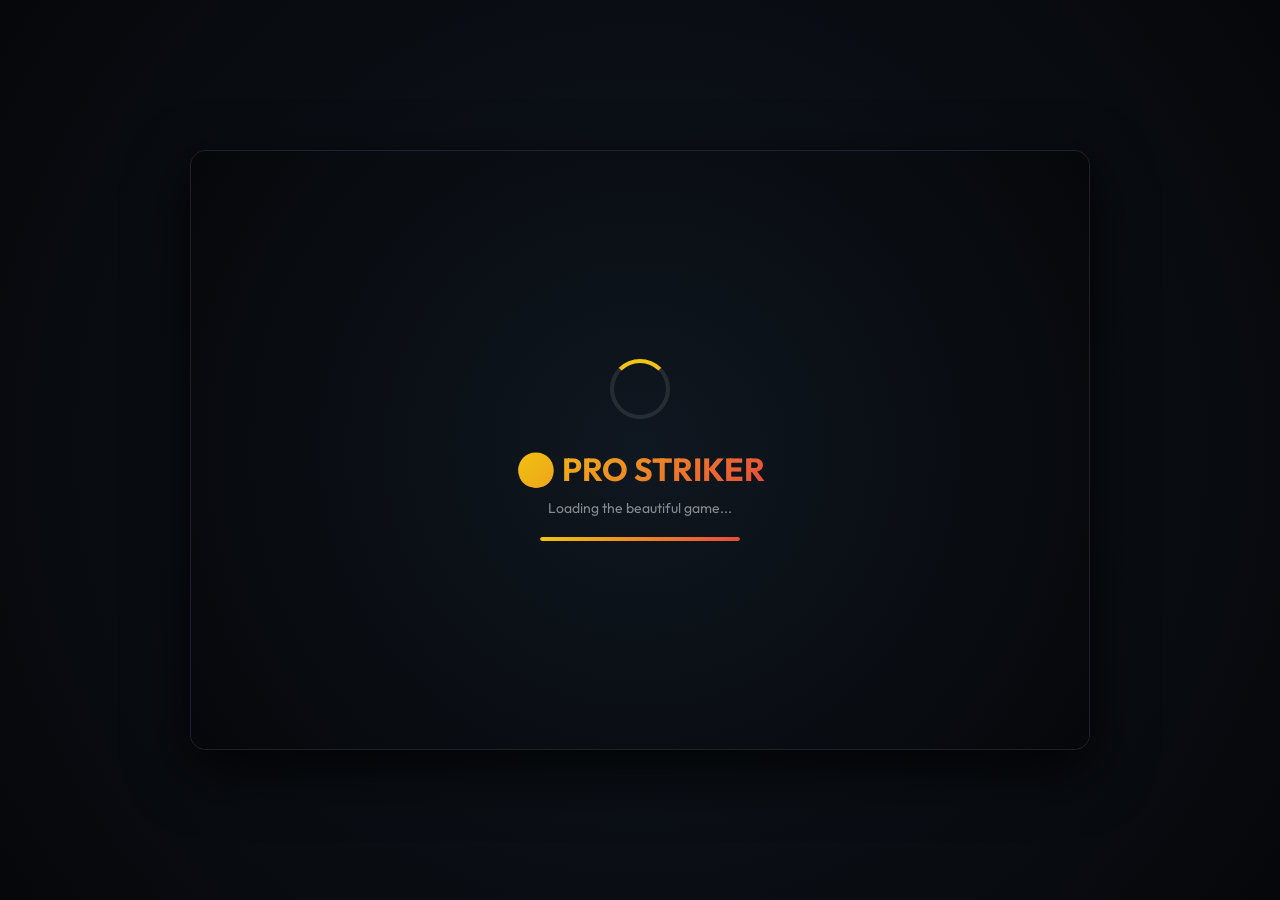
==== index.html @ c4e9c36e "Add files via upload" ====
<!DOCTYPE html>
<html lang="en">
<head>
    <meta charset="UTF-8" />
    <meta name="viewport" content="width=device-width, initial-scale=1.0, maximum-scale=1.0, user-scalable=no, viewport-fit=cover" />
    <meta name="mobile-web-app-capable" content="yes" />
    <meta name="apple-mobile-web-app-capable" content="yes" />
    <meta name="apple-mobile-web-app-status-bar-style" content="black-translucent" />
    <title>⚽ Pro Striker – Ultimate Football</title>
    <link rel="stylesheet" href="style.css" />
    <style>
        #loadingScreen {
            position: absolute;
            top: 0; left: 0;
            width: 100%; height: 100%;
            background: radial-gradient(circle, #0f1720, #06070a);
            display: flex;
            flex-direction: column;
            justify-content: center;
            align-items: center;
            z-index: 100;
            font-family: 'Outfit', sans-serif;
            transition: opacity 0.8s ease;
        }
        #loadingScreen.hidden { opacity: 0; pointer-events: none; }
        .loader { width: 60px; height: 60px; border: 4px solid rgba(255,255,255,0.1); border-top: 4px solid #f1c40f; border-radius: 50%; animation: spin 1s linear infinite; }
        @keyframes spin { 0% { transform: rotate(0deg); } 100% { transform: rotate(360deg); } }
        #loadingScreen h1 { color: white; font-size: 32px; margin-top: 30px; background: linear-gradient(135deg, #f1c40f, #e74c3c); background-clip: text; -webkit-background-clip: text; -webkit-text-fill-color: transparent; }
        #loadingScreen p { color: rgba(255,255,255,0.5); margin-top: 10px; font-size: 14px; }
        .progress-bar { width: 200px; height: 4px; background: rgba(255,255,255,0.1); border-radius: 2px; margin-top: 20px; overflow: hidden; }
        .progress-fill { height: 100%; width: 0%; background: linear-gradient(90deg, #f1c40f, #e74c3c); border-radius: 2px; transition: width 0.3s ease; }
        
        #gameWrapper {
            position: relative;
            width: min(100vw, 900px);
            height: min(100vh, 600px);
            max-width: 100vw;
            max-height: 100vh;
            aspect-ratio: 3/2;
            overflow: hidden;
            border-radius: 16px;
            border: 1px solid rgba(255,255,255,0.06);
            box-shadow: 0 20px 60px rgba(0,0,0,0.85), inset 0 0 60px rgba(255,255,255,0.02);
            background: linear-gradient(180deg, #11121b 0%, #101226 60%);
            flex-shrink: 0;
            touch-action: none;
        }
        
        #gameCanvas {
            display: block;
            width: 100%;
            height: 100%;
            background: #0b0f19;
            image-rendering: auto;
            touch-action: none;
        }
    </style>
</head>
<body>
    <button id="fullscreenBtn" class="fullscreen-btn" aria-label="Toggle fullscreen" style="display:none;">
        <svg id="fsIconExpand" viewBox="0 0 24 24" width="20" height="20"><path fill="currentColor" d="M4 4h6v2H6v4H4V4zm14 0h-6v2h4v4h2V4zM4 20h6v-2H6v-4H4v6zm14 0h-6v-2h4v-4h2v6z"/></svg>
        <svg id="fsIconCompress" viewBox="0 0 24 24" width="20" height="20" style="display:none;"><path fill="currentColor" d="M8 4H6v4H4v2h6V4h-2v0zm10 0h-2v6h6V8h-4V4zM4 14v2h4v4h2v-6H4zm14 0h-6v6h2v-4h4v-2z"/></svg>
    </button>
    <div id="gameWrapper" class="game-wrapper">
        <div id="loadingScreen">
            <div class="loader"></div>
            <h1>⚽ PRO STRIKER</h1>
            <p>Loading the beautiful game...</p>
            <div class="progress-bar"><div class="progress-fill" id="loadProgress"></div></div>
        </div>
        <canvas id="gameCanvas" width="900" height="600"></canvas>
        <div id="goalFlash" class="goal-flash"></div>
        <div id="celebrationOverlay" class="celebration-overlay"></div>
        <div id="touchControls" class="touch-controls mode-1v1">
            <div id="p1Joystick" class="joystick-base p1-joy"><div class="joystick-stick"></div></div>
            <button id="p1Shoot" class="shoot-btn p1-shoot" aria-label="Shoot P1">⚽</button>
            <div id="p2Joystick" class="joystick-base p2-joy"><div class="joystick-stick"></div></div>
            <button id="p2Shoot" class="shoot-btn p2-shoot" aria-label="Shoot P2">⚽</button>
        </div>
        <div id="rotateWarning" style="display:none; position:absolute; top:0; left:0; width:100%; height:100%; background:rgba(0,0,0,0.92); z-index:200; justify-content:center; align-items:center; flex-direction:column; color:white; text-align:center; padding:20px; font-family:'Outfit',sans-serif;">
            <div style="font-size:48px; margin-bottom:20px;">📱</div>
            <h2 style="margin-bottom:10px;">Please Rotate Your Device</h2>
            <p style="opacity:0.7; max-width:300px;">Pro Striker works best in landscape mode. Rotate your phone for the best experience.</p>
        </div>
    </div>

    <script src="js/globals.js"></script>
    <script src="js/theme.js"></script>
    <script src="js/sound.js"></script>
    <script src="js/ai.js"></script>
    <script src="js/physics.js"></script>
    <script src="js/renderer.js"></script>
    <script src="js/tournamentData.js"></script>
    <script src="js/tournament.js"></script>
    <script src="js/input.js"></script>
    <script src="js/main.js"></script>

    <script>
        let progress = 0;
        const loadInterval = setInterval(() => {
            progress += Math.random() * 15;
            if (progress > 100) progress = 100;
            document.getElementById('loadProgress').style.width = progress + '%';
            if (progress >= 100) {
                clearInterval(loadInterval);
                setTimeout(() => document.getElementById('loadingScreen').classList.add('hidden'), 500);
            }
        }, 100);

        window.addEventListener('load', () => {
            const tryStart = () => {
                if (typeof window.bootstrap === 'function') window.bootstrap();
                else setTimeout(tryStart, 50);
            };
            tryStart();
        });

        function checkOrientation() {
            const warning = document.getElementById('rotateWarning');
            if (!warning) return;
            const isMobile = /Android|iPhone|iPad|iPod/i.test(navigator.userAgent) || window.innerWidth < 768;
            const isPortrait = window.innerHeight > window.innerWidth;
            if (isMobile && isPortrait) {
                warning.style.display = 'flex';
            } else {
                warning.style.display = 'none';
            }
        }
        window.addEventListener('resize', checkOrientation);
        window.addEventListener('orientationchange', checkOrientation);
        checkOrientation();

        // ===== FULLSCREEN TOGGLE =====
        (function() {
            const fsBtn = document.getElementById('fullscreenBtn');
            const iconExpand = document.getElementById('fsIconExpand');
            const iconCompress = document.getElementById('fsIconCompress');
            const fsTarget = document.documentElement;

            function fsRequest(el) {
                const fn = el.requestFullscreen || el.webkitRequestFullscreen ||
                           el.mozRequestFullScreen || el.msRequestFullscreen;
                return fn ? fn.call(el) : Promise.reject('Fullscreen not supported');
            }
            function fsExit() {
                const fn = document.exitFullscreen || document.webkitExitFullscreen ||
                           document.mozCancelFullScreen || document.msExitFullscreen;
                return fn ? fn.call(document) : Promise.reject('Fullscreen not supported');
            }
            function fsElement() {
                return document.fullscreenElement || document.webkitFullscreenElement ||
                       document.mozFullScreenElement || document.msFullscreenElement || null;
            }
            function fsSupported() {
                return !!(document.fullscreenEnabled || document.webkitFullscreenEnabled ||
                          document.mozFullScreenEnabled || document.msFullscreenEnabled);
            }

            const isMobile = /Android|iPhone|iPad|iPod/i.test(navigator.userAgent) || window.innerWidth < 768;
            const canShowButton = isMobile && fsSupported();

            // The in-canvas pause button lives top-right during PLAY/PAUSED, so keep
            // the fullscreen button off-screen during those states to avoid overlapping
            // it. Fullscreen persists once toggled, so players just enable it from a
            // menu screen before kicking off — no need to reach it again mid-match.
            function syncButtonVisibility() {
                if (!fsBtn || !canShowButton) return;
                const hideDuringMatch = (typeof currentState !== 'undefined') &&
                    (currentState === 'PLAY' || currentState === 'PAUSED');
                fsBtn.style.display = hideDuringMatch ? 'none' : 'flex';
            }
            if (canShowButton) setInterval(syncButtonVisibility, 200);
            syncButtonVisibility();

            function updateIcon() {
                const active = !!fsElement();
                if (iconExpand) iconExpand.style.display = active ? 'none' : 'block';
                if (iconCompress) iconCompress.style.display = active ? 'block' : 'none';
            }

            if (fsBtn) {
                fsBtn.addEventListener('click', () => {
                    if (fsElement()) {
                        fsExit().catch(() => {});
                        if (window.screen && screen.orientation && screen.orientation.unlock) {
                            try { screen.orientation.unlock(); } catch (e) {}
                        }
                    } else {
                        fsRequest(fsTarget).then(() => {
                            if (window.screen && screen.orientation && screen.orientation.lock) {
                                screen.orientation.lock('landscape').catch(() => {});
                            }
                        }).catch(() => {});
                    }
                });
            }

            ['fullscreenchange', 'webkitfullscreenchange', 'mozfullscreenchange', 'MSFullscreenChange']
                .forEach(evt => document.addEventListener(evt, () => {
                    updateIcon();
                    checkOrientation();
                }));
        })();
    </script>
</body>
</html>
---- style.css ----
@import url('https://fonts.googleapis.com/css2?family=Outfit:wght@400;500;600;700;800;900&family=Bebas+Neue&display=swap');

* { margin:0; padding:0; box-sizing:border-box; -webkit-touch-callout:none; -webkit-user-select:none; user-select:none; }

html, body {
    overflow: hidden;
    position: fixed;
    width: 100%;
    height: 100%;
    touch-action: none;
}

body {
    background: radial-gradient(circle at center, #0f1720 0%, #06070a 100%);
    display: flex; justify-content: center; align-items: center;
    min-height: 100vh; font-family: 'Outfit', sans-serif; color: #fff;
    touch-action: none;
}

.game-wrapper {
    position: relative;
    width: min(100vw, 900px);
    height: min(100vh, 600px);
    max-width: 100vw;
    max-height: 100vh;
    aspect-ratio: 3/2;
    border-radius: 16px;
    overflow: hidden;
    border: 1px solid rgba(255,255,255,0.06);
    box-shadow: 0 20px 60px rgba(0,0,0,0.85), inset 0 0 60px rgba(255,255,255,0.02);
    background: linear-gradient(180deg, #11121b 0%, #101226 60%);
    flex-shrink: 0;
    touch-action: none;
}

canvas { display: block; width: 100%; height: 100%; background: #1a1a2e; image-rendering: auto; touch-action: none; }

#loadingScreen {
    position: absolute; top:0; left:0; width:100%; height:100%;
    background: radial-gradient(circle, #0f1720, #06070a);
    display: flex; flex-direction: column; justify-content: center; align-items: center;
    z-index: 100; font-family: 'Outfit', sans-serif;
    transition: opacity 0.8s ease;
}
#loadingScreen.hidden { opacity:0; pointer-events:none; }
.loader { width:60px; height:60px; border:4px solid rgba(255,255,255,0.1); border-top:4px solid #f1c40f; border-radius:50%; animation: spin 1s linear infinite; }
@keyframes spin { 0% { transform:rotate(0deg); } 100% { transform:rotate(360deg); } }
#loadingScreen h1 { color:#fff; font-size:32px; margin-top:30px; background:linear-gradient(135deg,#f1c40f,#e74c3c); background-clip:text; -webkit-background-clip:text; -webkit-text-fill-color:transparent; }
#loadingScreen p { color:rgba(255,255,255,0.5); margin-top:10px; font-size:14px; }
.progress-bar { width:200px; height:4px; background:rgba(255,255,255,0.1); border-radius:2px; margin-top:20px; overflow:hidden; }
.progress-fill { height:100%; width:0%; background:linear-gradient(90deg,#f1c40f,#e74c3c); border-radius:2px; transition:width 0.3s ease; }

.goal-flash {
    position: absolute; top:0; left:0; width:100%; height:100%;
    pointer-events: none;
    background: radial-gradient(ellipse at center, rgba(255,255,255,0.8) 0%, rgba(255,215,0,0.4) 50%, transparent 70%);
    opacity:0; transition: opacity 0.05s ease; z-index:10;
}
.goal-flash.active { opacity:1; animation: flashPulse 0.6s ease-out forwards; }
@keyframes flashPulse {
    0% { opacity:1; transform:scale(0.8); }
    50% { opacity:0.8; transform:scale(1.05); }
    100% { opacity:0; transform:scale(1); }
}
.game-wrapper.shake-impact {
    animation: violentShake 0.45s cubic-bezier(.36,.07,.19,.97) both;
}
@keyframes violentShake {
    0% { transform: translate(0, 0) rotate(0deg); }
    10% { transform: translate(-14px, 10px) rotate(-1.5deg); }
    20% { transform: translate(16px, -12px) rotate(2deg); }
    30% { transform: translate(-12px, -14px) rotate(-1deg); }
    40% { transform: translate(14px, 12px) rotate(1.5deg); }
    50% { transform: translate(-16px, 8px) rotate(-2deg); }
    60% { transform: translate(10px, -10px) rotate(1deg); }
    70% { transform: translate(-8px, 14px) rotate(-1.5deg); }
    80% { transform: translate(12px, -8px) rotate(1deg); }
    90% { transform: translate(-10px, 5px) rotate(-0.5deg); }
    100% { transform: translate(0, 0) rotate(0deg); }
}
.celebration-overlay {
    position: absolute; top:0; left:0; width:100%; height:100%;
    pointer-events: none; z-index:9; opacity:0; transition: opacity 0.3s ease;
}
.celebration-overlay.active { opacity:1; }

.touch-controls {
    position: absolute; top:0; left:0; width:100%; height:100%;
    pointer-events: none; display: none; z-index:20;
}
.touch-controls.is-active { display:block !important; }

.joystick-base {
    position: absolute;
    width: clamp(60px, 10vw, 110px);
    height: clamp(60px, 10vw, 110px);
    background: rgba(255,255,255,0.08);
    border: 2px solid rgba(255,255,255,0.25);
    border-radius: 50%;
    display: flex; justify-content: center; align-items: center;
    pointer-events: auto; touch-action: none;
    backdrop-filter: blur(8px);
    box-shadow: 0 0 30px rgba(0,0,0,0.5);
    transition: all 0.3s ease;
    opacity: 0.7;
}
.joystick-base:active { transform:scale(0.95); }
.joystick-stick {
    width:38%; height:38%;
    background: rgba(255,255,255,0.6);
    border-radius:50%;
    box-shadow: 0 0 15px rgba(255,255,255,0.2);
    pointer-events: none;
    transition: transform 0.05s linear;
}
.mode-1v1 .p1-joy { border-color: rgba(255,80,80,0.7) !important; }
.mode-1v1 .p2-joy { border-color: rgba(80,180,255,0.7) !important; }

.shoot-btn {
    position: absolute;
    width: clamp(44px, 7vw, 75px);
    height: clamp(44px, 7vw, 75px);
    background: radial-gradient(circle, rgba(241,196,15,0.8) 0%, rgba(211,84,0,0.8) 100%);
    border: 3px solid rgba(255,255,255,0.5);
    border-radius:50%;
    font-size: clamp(20px, 3.5vw, 36px);
    display: flex; justify-content: center; align-items: center;
    cursor: pointer; pointer-events: auto; touch-action: none;
    box-shadow: 0 6px 24px rgba(241,196,15,0.14), 0 0 40px rgba(241,196,15,0.12);
    outline: none; transition: all 0.1s ease;
    opacity: 0.8;
}
.shoot-btn:active { transform: scale(0.85) !important; box-shadow: 0 0 80px currentColor !important; }
.p1-shoot { background: radial-gradient(circle at 30% 30%, #ff6b6b, #c0392b) !important; border-color:#ff6b6b !important; box-shadow:0 0 40px rgba(255,50,50,0.25) !important; }
.p2-shoot { background: radial-gradient(circle at 30% 30%, #6bc5ff, #2980b9) !important; border-color:#6bc5ff !important; box-shadow:0 0 40px rgba(50,150,255,0.25) !important; }

.mode-1v1 .p1-joy   { bottom:20px; left:20px; }
.mode-1v1 .p1-shoot { top:20px; left:20px; }
.mode-1v1 .p2-joy   { top:20px; right:20px; }
.mode-1v1 .p2-shoot { bottom:20px; right:20px; }

.mode-pve .p1-joy   { bottom:20px; left:20px; }
.mode-pve .p1-shoot { bottom:20px; right:20px; }
.mode-pve .p2-joy, .mode-pve .p2-shoot { display:none !important; }

/* Push controls clear of notches / home-indicator bars when fullscreen on mobile.
   Applied as padding on the shared parent so it works at every breakpoint below,
   instead of needing to be duplicated on each button/joystick rule. */
.touch-controls {
    padding: env(safe-area-inset-top, 0px) env(safe-area-inset-right, 0px)
             env(safe-area-inset-bottom, 0px) env(safe-area-inset-left, 0px);
}

.fullscreen-btn {
    position: absolute;
    top: calc(12px + env(safe-area-inset-top, 0px));
    right: calc(12px + env(safe-area-inset-right, 0px));
    width: 38px;
    height: 38px;
    background: rgba(15,20,25,0.7);
    border: 1.5px solid rgba(255,255,255,0.25);
    border-radius: 50%;
    color: rgba(255,255,255,0.85);
    display: none;
    justify-content: center;
    align-items: center;
    z-index: 50;
    cursor: pointer;
    pointer-events: auto;
    touch-action: manipulation;
    backdrop-filter: blur(6px);
    -webkit-backdrop-filter: blur(6px);
    transition: transform 0.15s ease, background 0.15s ease;
}
.fullscreen-btn:active { transform: scale(0.88); background: rgba(15,20,25,0.9); }

@media (max-width: 420px) {
    .joystick-base {
        width: 55px !important;
        height: 55px !important;
        opacity: 0.6;
        border-width: 1.5px;
    }
    .joystick-stick {
        width: 30%;
        height: 30%;
    }
    .shoot-btn {
        width: 40px !important;
        height: 40px !important;
        font-size: 18px !important;
        border-width: 2px;
        opacity: 0.7;
    }
    .mode-1v1 .p1-joy   { bottom:10px; left:10px; }
    .mode-1v1 .p1-shoot { top:10px; left:10px; }
    .mode-1v1 .p2-joy   { top:10px; right:10px; }
    .mode-1v1 .p2-shoot { bottom:10px; right:10px; }
    .mode-pve .p1-joy   { bottom:10px; left:10px; }
    .mode-pve .p1-shoot { bottom:10px; right:10px; }
}

.game-wrapper {
    position: relative;
    width: min(100vw, 900px);
    height: min(100vh, 600px);
    max-width: 100vw;
    max-height: 100vh;
    aspect-ratio: 3/2;
}
@media (max-width: 600px) {
    .joystick-base { width: 55px !important; height: 55px !important; }
    .shoot-btn { width: 40px !important; height: 40px !important; font-size: 18px !important; }
}
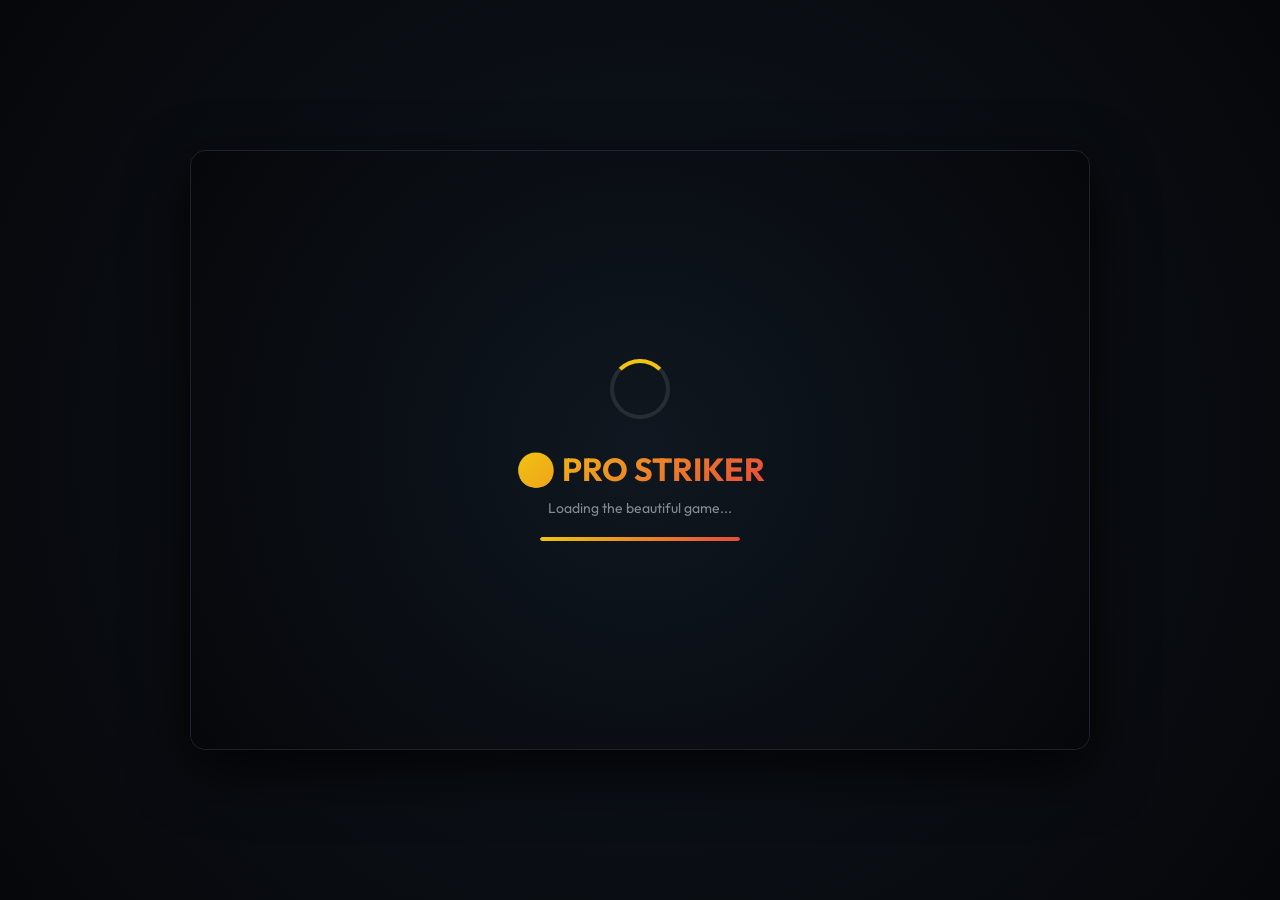
==== commit 62120690: "Fix HTML encoding issues in index.html" ====
--- a/index.html
+++ b/index.html
@@ -158,15 +158,38 @@
 
             const isMobile = /Android|iPhone|iPad|iPod/i.test(navigator.userAgent) || window.innerWidth < 768;
             const canShowButton = isMobile && fsSupported();
-
-            // The in-canvas pause button lives top-right during PLAY/PAUSED, so keep
-            // the fullscreen button off-screen during those states to avoid overlapping
-            // it. Fullscreen persists once toggled, so players just enable it from a
-            // menu screen before kicking off — no need to reach it again mid-match.
+            // Exposed so the canvas-drawn pause menu (renderer.js/input.js) can
+            // show its own fullscreen toggle and know whether the device supports it.
+            window._fsCanToggle = canShowButton;
+            window.isFullscreenActive = function() { return !!fsElement(); };
+            window.toggleAppFullscreen = function() {
+                if (fsElement()) {
+                    fsExit().catch(() => {});
+                    if (window.screen && screen.orientation && screen.orientation.unlock) {
+                        try { screen.orientation.unlock(); } catch (e) {}
+                    }
+                } else {
+                    fsRequest(fsTarget).then(() => {
+                        if (window.screen && screen.orientation && screen.orientation.lock) {
+                            screen.orientation.lock('landscape').catch(() => {});
+                        }
+                    }).catch(() => {});
+                }
+            };
+
+            // The in-canvas pause button/HUD (GK timer chip, difficulty badge)
+            // occupies the top corners during an active match, so the floating
+            // top-right button stays hidden through every in-match state —
+            // PLAY, PAUSED, and the brief GOAL_SCORED celebration (previously
+            // missing here, which is why it used to flicker back in and
+            // overlap the pause button on every goal). Instead, while paused,
+            // the fullscreen toggle lives inside the pause menu itself (see
+            // drawPauseMenu in renderer.js) — always reachable, never
+            // overlapping anything, since that menu is a big empty modal.
             function syncButtonVisibility() {
                 if (!fsBtn || !canShowButton) return;
                 const hideDuringMatch = (typeof currentState !== 'undefined') &&
-                    (currentState === 'PLAY' || currentState === 'PAUSED');
+                    (currentState === 'PLAY' || currentState === 'PAUSED' || currentState === 'GOAL_SCORED');
                 fsBtn.style.display = hideDuringMatch ? 'none' : 'flex';
             }
             if (canShowButton) setInterval(syncButtonVisibility, 200);
@@ -179,20 +202,7 @@
             }
 
             if (fsBtn) {
-                fsBtn.addEventListener('click', () => {
-                    if (fsElement()) {
-                        fsExit().catch(() => {});
-                        if (window.screen && screen.orientation && screen.orientation.unlock) {
-                            try { screen.orientation.unlock(); } catch (e) {}
-                        }
-                    } else {
-                        fsRequest(fsTarget).then(() => {
-                            if (window.screen && screen.orientation && screen.orientation.lock) {
-                                screen.orientation.lock('landscape').catch(() => {});
-                            }
-                        }).catch(() => {});
-                    }
-                });
+                fsBtn.addEventListener('click', () => window.toggleAppFullscreen());
             }
 
             ['fullscreenchange', 'webkitfullscreenchange', 'mozfullscreenchange', 'MSFullscreenChange']
@@ -203,4 +213,4 @@
         })();
     </script>
 </body>
-</html>+</html>
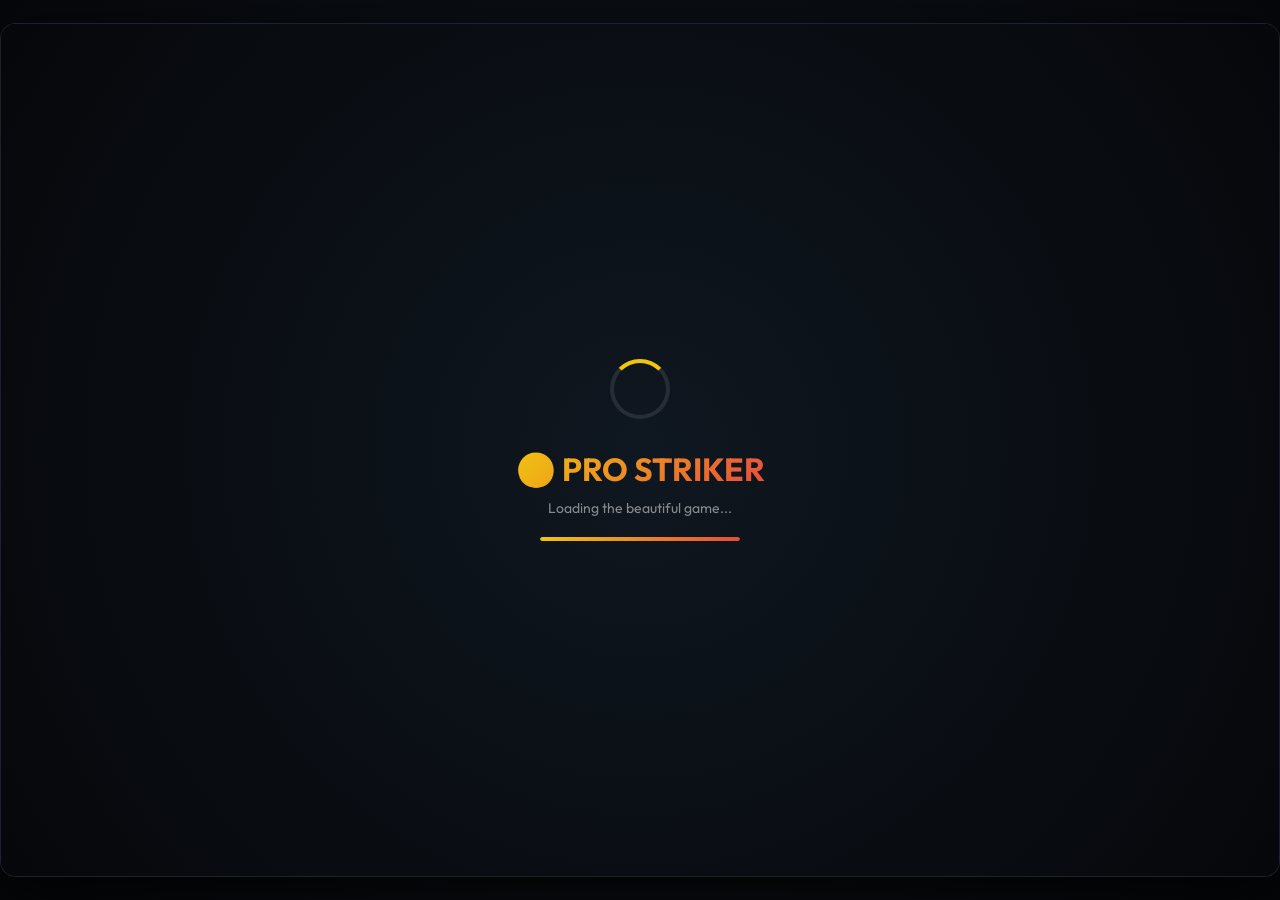
==== commit ac939b90: "Refactor index.html for mobile and fullscreen adjustments Removed the fullscreen button and adjusted" ====
--- a/index.html
+++ b/index.html
@@ -7,6 +7,7 @@
     <meta name="apple-mobile-web-app-capable" content="yes" />
     <meta name="apple-mobile-web-app-status-bar-style" content="black-translucent" />
     <title>⚽ Pro Striker – Ultimate Football</title>
+    <link rel="icon" type="image/svg+xml" href="favicon.svg" />
     <link rel="stylesheet" href="style.css" />
     <style>
         #loadingScreen {
@@ -31,11 +32,16 @@
         .progress-fill { height: 100%; width: 0%; background: linear-gradient(90deg, #f1c40f, #e74c3c); border-radius: 2px; transition: width 0.3s ease; }
         
         #gameWrapper {
+            /* Kept in sync with .game-wrapper in style.css — see the
+               detailed comment there. Fills the viewport at a locked 3:2
+               ratio instead of capping out at a fixed 900x600, and uses
+               100dvh (with 100vh fallback) so iPhone Safari's always-visible
+               address bar doesn't clip the bottom of the game off-screen. */
             position: relative;
-            width: min(100vw, 900px);
-            height: min(100vh, 600px);
-            max-width: 100vw;
-            max-height: 100vh;
+            width: min(100vw, calc(100vh * 3 / 2));
+            width: min(100vw, calc(100dvh * 3 / 2));
+            height: min(100vh, calc(100vw * 2 / 3));
+            height: min(100dvh, calc(100vw * 2 / 3));
             aspect-ratio: 3/2;
             overflow: hidden;
             border-radius: 16px;
@@ -57,10 +63,34 @@
     </style>
 </head>
 <body>
-    <button id="fullscreenBtn" class="fullscreen-btn" aria-label="Toggle fullscreen" style="display:none;">
-        <svg id="fsIconExpand" viewBox="0 0 24 24" width="20" height="20"><path fill="currentColor" d="M4 4h6v2H6v4H4V4zm14 0h-6v2h4v4h2V4zM4 20h6v-2H6v-4H4v6zm14 0h-6v-2h4v-4h2v6z"/></svg>
-        <svg id="fsIconCompress" viewBox="0 0 24 24" width="20" height="20" style="display:none;"><path fill="currentColor" d="M8 4H6v4H4v2h6V4h-2v0zm10 0h-2v6h6V8h-4V4zM4 14v2h4v4h2v-6H4zm14 0h-6v6h2v-4h4v-2z"/></svg>
-    </button>
+    <!-- CRAZYGAMES BUILD: no custom fullscreen button. CrazyGames auto-
+         provides fullscreen and explicitly prohibits custom in-game
+         fullscreen buttons/controls ("can interfere with other features
+         e.g. monetization" — see requirements doc). Poki's build keeps the
+         button; this build (see index.html for CrazyGames) omits it
+         entirely rather than just hiding it, so there's no dead code or
+         confusing unused markup left behind. -->
+    <!-- Deliberately a sibling of #gameWrapper, not a child of it. The game
+         canvas is locked to a 3:2 box (see .game-wrapper in style.css) and on
+         most phone aspect ratios that box doesn't reach every screen edge —
+         if the joystick/shoot buttons were positioned relative to that box
+         (like they used to be), they'd sit inset from the real screen edges
+         by however much letterbox margin existed, forcing thumbs to reach
+         inward instead of resting naturally at the edges of the phone. As a
+         direct child of <body> with position:fixed (see .touch-controls in
+         style.css), they anchor to the actual viewport instead, so they're
+         always right at the true screen edges regardless of the letterbox. -->
+    <div id="touchControls" class="touch-controls mode-1v1">
+        <div id="p1Joystick" class="joystick-base p1-joy"><div class="joystick-stick"></div></div>
+        <button id="p1Shoot" class="shoot-btn p1-shoot" aria-label="Shoot P1">⚽</button>
+        <div id="p2Joystick" class="joystick-base p2-joy"><div class="joystick-stick"></div></div>
+        <button id="p2Shoot" class="shoot-btn p2-shoot" aria-label="Shoot P2">⚽</button>
+    </div>
+    <div id="rotateWarning" style="display:none; position:fixed; top:0; left:0; width:100vw; height:100vh; height:100dvh; background:rgba(0,0,0,0.92); z-index:200; justify-content:center; align-items:center; flex-direction:column; color:white; text-align:center; padding:20px; font-family:'Outfit',sans-serif;">
+        <div style="font-size:48px; margin-bottom:20px;">📱</div>
+        <h2 style="margin-bottom:10px;">Please Rotate Your Device</h2>
+        <p style="opacity:0.7; max-width:300px;">Pro Striker works best in landscape mode. Rotate your phone for the best experience.</p>
+    </div>
     <div id="gameWrapper" class="game-wrapper">
         <div id="loadingScreen">
             <div class="loader"></div>
@@ -71,21 +101,9 @@
         <canvas id="gameCanvas" width="900" height="600"></canvas>
         <div id="goalFlash" class="goal-flash"></div>
         <div id="celebrationOverlay" class="celebration-overlay"></div>
-        <div id="touchControls" class="touch-controls mode-1v1">
-            <div id="p1Joystick" class="joystick-base p1-joy"><div class="joystick-stick"></div></div>
-            <button id="p1Shoot" class="shoot-btn p1-shoot" aria-label="Shoot P1">⚽</button>
-            <div id="p2Joystick" class="joystick-base p2-joy"><div class="joystick-stick"></div></div>
-            <button id="p2Shoot" class="shoot-btn p2-shoot" aria-label="Shoot P2">⚽</button>
-        </div>
-        <div id="rotateWarning" style="display:none; position:absolute; top:0; left:0; width:100%; height:100%; background:rgba(0,0,0,0.92); z-index:200; justify-content:center; align-items:center; flex-direction:column; color:white; text-align:center; padding:20px; font-family:'Outfit',sans-serif;">
-            <div style="font-size:48px; margin-bottom:20px;">📱</div>
-            <h2 style="margin-bottom:10px;">Please Rotate Your Device</h2>
-            <p style="opacity:0.7; max-width:300px;">Pro Striker works best in landscape mode. Rotate your phone for the best experience.</p>
-        </div>
     </div>
 
     <script src="js/globals.js"></script>
-    <script src="js/theme.js"></script>
     <script src="js/sound.js"></script>
     <script src="js/ai.js"></script>
     <script src="js/physics.js"></script>
@@ -130,87 +148,10 @@
         window.addEventListener('orientationchange', checkOrientation);
         checkOrientation();
 
-        // ===== FULLSCREEN TOGGLE =====
-        (function() {
-            const fsBtn = document.getElementById('fullscreenBtn');
-            const iconExpand = document.getElementById('fsIconExpand');
-            const iconCompress = document.getElementById('fsIconCompress');
-            const fsTarget = document.documentElement;
-
-            function fsRequest(el) {
-                const fn = el.requestFullscreen || el.webkitRequestFullscreen ||
-                           el.mozRequestFullScreen || el.msRequestFullscreen;
-                return fn ? fn.call(el) : Promise.reject('Fullscreen not supported');
-            }
-            function fsExit() {
-                const fn = document.exitFullscreen || document.webkitExitFullscreen ||
-                           document.mozCancelFullScreen || document.msExitFullscreen;
-                return fn ? fn.call(document) : Promise.reject('Fullscreen not supported');
-            }
-            function fsElement() {
-                return document.fullscreenElement || document.webkitFullscreenElement ||
-                       document.mozFullScreenElement || document.msFullscreenElement || null;
-            }
-            function fsSupported() {
-                return !!(document.fullscreenEnabled || document.webkitFullscreenEnabled ||
-                          document.mozFullScreenEnabled || document.msFullscreenEnabled);
-            }
-
-            const isMobile = /Android|iPhone|iPad|iPod/i.test(navigator.userAgent) || window.innerWidth < 768;
-            const canShowButton = isMobile && fsSupported();
-            // Exposed so the canvas-drawn pause menu (renderer.js/input.js) can
-            // show its own fullscreen toggle and know whether the device supports it.
-            window._fsCanToggle = canShowButton;
-            window.isFullscreenActive = function() { return !!fsElement(); };
-            window.toggleAppFullscreen = function() {
-                if (fsElement()) {
-                    fsExit().catch(() => {});
-                    if (window.screen && screen.orientation && screen.orientation.unlock) {
-                        try { screen.orientation.unlock(); } catch (e) {}
-                    }
-                } else {
-                    fsRequest(fsTarget).then(() => {
-                        if (window.screen && screen.orientation && screen.orientation.lock) {
-                            screen.orientation.lock('landscape').catch(() => {});
-                        }
-                    }).catch(() => {});
-                }
-            };
-
-            // The in-canvas pause button/HUD (GK timer chip, difficulty badge)
-            // occupies the top corners during an active match, so the floating
-            // top-right button stays hidden through every in-match state —
-            // PLAY, PAUSED, and the brief GOAL_SCORED celebration (previously
-            // missing here, which is why it used to flicker back in and
-            // overlap the pause button on every goal). Instead, while paused,
-            // the fullscreen toggle lives inside the pause menu itself (see
-            // drawPauseMenu in renderer.js) — always reachable, never
-            // overlapping anything, since that menu is a big empty modal.
-            function syncButtonVisibility() {
-                if (!fsBtn || !canShowButton) return;
-                const hideDuringMatch = (typeof currentState !== 'undefined') &&
-                    (currentState === 'PLAY' || currentState === 'PAUSED' || currentState === 'GOAL_SCORED');
-                fsBtn.style.display = hideDuringMatch ? 'none' : 'flex';
-            }
-            if (canShowButton) setInterval(syncButtonVisibility, 200);
-            syncButtonVisibility();
-
-            function updateIcon() {
-                const active = !!fsElement();
-                if (iconExpand) iconExpand.style.display = active ? 'none' : 'block';
-                if (iconCompress) iconCompress.style.display = active ? 'block' : 'none';
-            }
-
-            if (fsBtn) {
-                fsBtn.addEventListener('click', () => window.toggleAppFullscreen());
-            }
-
-            ['fullscreenchange', 'webkitfullscreenchange', 'mozfullscreenchange', 'MSFullscreenChange']
-                .forEach(evt => document.addEventListener(evt, () => {
-                    updateIcon();
-                    checkOrientation();
-                }));
-        })();
+        // NOTE (CrazyGames build): no custom fullscreen toggle here — see the
+        // comment on the removed button in the <body> above. CrazyGames
+        // handles fullscreen entirely on their end; this game doesn't need
+        // to request or manage it at all.
     </script>
 </body>
 </html>
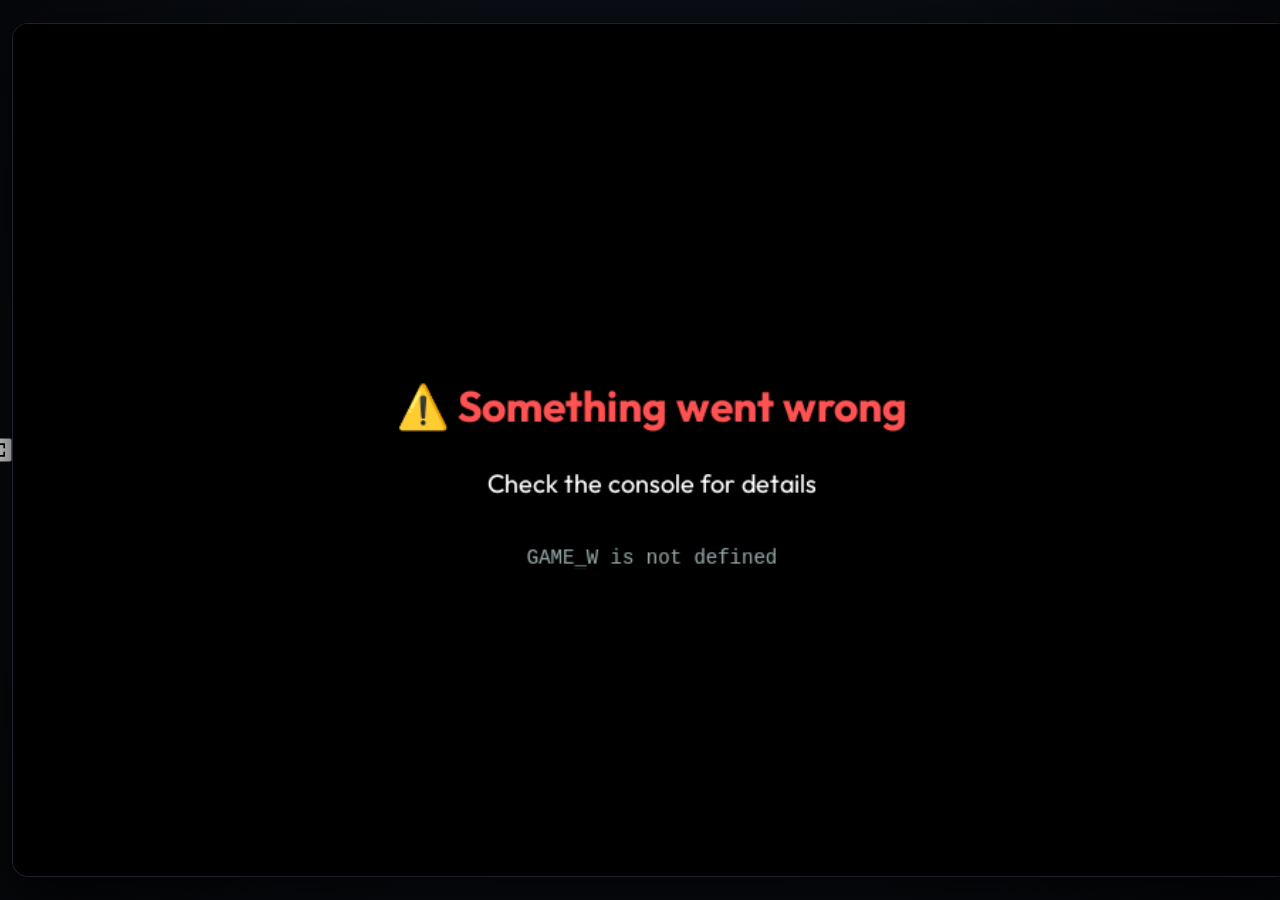
==== commit 8425b7b4: "Refactor index.html to add fullscreen toggle" ====
--- a/index.html
+++ b/index.html
@@ -34,14 +34,10 @@
         #gameWrapper {
             /* Kept in sync with .game-wrapper in style.css — see the
                detailed comment there. Fills the viewport at a locked 3:2
-               ratio instead of capping out at a fixed 900x600, and uses
-               100dvh (with 100vh fallback) so iPhone Safari's always-visible
-               address bar doesn't clip the bottom of the game off-screen. */
+               ratio instead of capping out at a fixed 900x600. */
             position: relative;
             width: min(100vw, calc(100vh * 3 / 2));
-            width: min(100vw, calc(100dvh * 3 / 2));
             height: min(100vh, calc(100vw * 2 / 3));
-            height: min(100dvh, calc(100vw * 2 / 3));
             aspect-ratio: 3/2;
             overflow: hidden;
             border-radius: 16px;
@@ -63,13 +59,10 @@
     </style>
 </head>
 <body>
-    <!-- CRAZYGAMES BUILD: no custom fullscreen button. CrazyGames auto-
-         provides fullscreen and explicitly prohibits custom in-game
-         fullscreen buttons/controls ("can interfere with other features
-         e.g. monetization" — see requirements doc). Poki's build keeps the
-         button; this build (see index.html for CrazyGames) omits it
-         entirely rather than just hiding it, so there's no dead code or
-         confusing unused markup left behind. -->
+    <button id="fullscreenBtn" class="fullscreen-btn" aria-label="Toggle fullscreen" style="display:none;">
+        <svg id="fsIconExpand" viewBox="0 0 24 24" width="20" height="20"><path fill="currentColor" d="M4 4h6v2H6v4H4V4zm14 0h-6v2h4v4h2V4zM4 20h6v-2H6v-4H4v6zm14 0h-6v-2h4v-4h2v6z"/></svg>
+        <svg id="fsIconCompress" viewBox="0 0 24 24" width="20" height="20" style="display:none;"><path fill="currentColor" d="M8 4H6v4H4v2h6V4h-2v0zm10 0h-2v6h6V8h-4V4zM4 14v2h4v4h2v-6H4zm14 0h-6v6h2v-4h4v-2z"/></svg>
+    </button>
     <!-- Deliberately a sibling of #gameWrapper, not a child of it. The game
          canvas is locked to a 3:2 box (see .game-wrapper in style.css) and on
          most phone aspect ratios that box doesn't reach every screen edge —
@@ -86,7 +79,7 @@
         <div id="p2Joystick" class="joystick-base p2-joy"><div class="joystick-stick"></div></div>
         <button id="p2Shoot" class="shoot-btn p2-shoot" aria-label="Shoot P2">⚽</button>
     </div>
-    <div id="rotateWarning" style="display:none; position:fixed; top:0; left:0; width:100vw; height:100vh; height:100dvh; background:rgba(0,0,0,0.92); z-index:200; justify-content:center; align-items:center; flex-direction:column; color:white; text-align:center; padding:20px; font-family:'Outfit',sans-serif;">
+    <div id="rotateWarning" style="display:none; position:fixed; top:0; left:0; width:100vw; height:100vh; background:rgba(0,0,0,0.92); z-index:200; justify-content:center; align-items:center; flex-direction:column; color:white; text-align:center; padding:20px; font-family:'Outfit',sans-serif;">
         <div style="font-size:48px; margin-bottom:20px;">📱</div>
         <h2 style="margin-bottom:10px;">Please Rotate Your Device</h2>
         <p style="opacity:0.7; max-width:300px;">Pro Striker works best in landscape mode. Rotate your phone for the best experience.</p>
@@ -148,10 +141,84 @@
         window.addEventListener('orientationchange', checkOrientation);
         checkOrientation();
 
-        // NOTE (CrazyGames build): no custom fullscreen toggle here — see the
-        // comment on the removed button in the <body> above. CrazyGames
-        // handles fullscreen entirely on their end; this game doesn't need
-        // to request or manage it at all.
+        // ===== FULLSCREEN TOGGLE =====
+        (function() {
+            const fsBtn = document.getElementById('fullscreenBtn');
+            const iconExpand = document.getElementById('fsIconExpand');
+            const iconCompress = document.getElementById('fsIconCompress');
+            const fsTarget = document.documentElement;
+
+            function fsRequest(el) {
+                const fn = el.requestFullscreen || el.webkitRequestFullscreen ||
+                           el.mozRequestFullScreen || el.msRequestFullscreen;
+                return fn ? fn.call(el) : Promise.reject('Fullscreen not supported');
+            }
+            function fsExit() {
+                const fn = document.exitFullscreen || document.webkitExitFullscreen ||
+                           document.mozCancelFullScreen || document.msExitFullscreen;
+                return fn ? fn.call(document) : Promise.reject('Fullscreen not supported');
+            }
+            function fsElement() {
+                return document.fullscreenElement || document.webkitFullscreenElement ||
+                       document.mozFullScreenElement || document.msFullscreenElement || null;
+            }
+            function fsSupported() {
+                return !!(document.fullscreenEnabled || document.webkitFullscreenEnabled ||
+                          document.mozFullScreenEnabled || document.msFullscreenEnabled);
+            }
+
+            const isMobile = /Android|iPhone|iPad|iPod/i.test(navigator.userAgent) || window.innerWidth < 768;
+            // BUGFIX: this used to be `isMobile && fsSupported()`, so laptop/desktop
+            // players never saw the fullscreen button at all — only phones did.
+            // Now any device that supports the Fullscreen API gets the button.
+            const canShowButton = fsSupported();
+
+            // The in-canvas pause button lives top-right during PLAY/PAUSED, so keep
+            // the fullscreen button off-screen during those states to avoid overlapping
+            // it. Fullscreen persists once toggled, so players just enable it from a
+            // menu screen before kicking off — no need to reach it again mid-match.
+            function syncButtonVisibility() {
+                if (!fsBtn || !canShowButton) return;
+                const hideDuringMatch = (typeof currentState !== 'undefined') &&
+                    (currentState === 'PLAY' || currentState === 'PAUSED');
+                fsBtn.style.display = hideDuringMatch ? 'none' : 'flex';
+            }
+            if (canShowButton) setInterval(syncButtonVisibility, 200);
+            syncButtonVisibility();
+
+            function updateIcon() {
+                const active = !!fsElement();
+                if (iconExpand) iconExpand.style.display = active ? 'none' : 'block';
+                if (iconCompress) iconCompress.style.display = active ? 'block' : 'none';
+            }
+
+            if (fsBtn) {
+                fsBtn.addEventListener('click', () => {
+                    if (fsElement()) {
+                        fsExit().catch(() => {});
+                        if (window.screen && screen.orientation && screen.orientation.unlock) {
+                            try { screen.orientation.unlock(); } catch (e) {}
+                        }
+                    } else {
+                        fsRequest(fsTarget).then(() => {
+                            // Landscape lock is a mobile-only concept (and the API
+                            // rejects/no-ops on desktop anyway) — only attempt it
+                            // on actual mobile devices so desktop fullscreen doesn't
+                            // fire a pointless orientation-lock request.
+                            if (isMobile && window.screen && screen.orientation && screen.orientation.lock) {
+                                screen.orientation.lock('landscape').catch(() => {});
+                            }
+                        }).catch(() => {});
+                    }
+                });
+            }
+
+            ['fullscreenchange', 'webkitfullscreenchange', 'mozfullscreenchange', 'MSFullscreenChange']
+                .forEach(evt => document.addEventListener(evt, () => {
+                    updateIcon();
+                    checkOrientation();
+                }));
+        })();
     </script>
 </body>
 </html>
--- a/style.css
+++ b/style.css
@@ -1,4 +1,4 @@
-@import url('https://fonts.googleapis.com/css2?family=Outfit:wght@400;500;600;700;800;900&family=Bebas+Neue&display=swap');
+@import url('https://fonts.googleapis.com/css2?family=Outfit:wght@400;500;600;700;800;900&display=swap');
 
 * { margin:0; padding:0; box-sizing:border-box; -webkit-touch-callout:none; -webkit-user-select:none; user-select:none; }
 
@@ -6,23 +6,58 @@
     overflow: hidden;
     position: fixed;
     width: 100%;
-    height: 100%;
+    /* BUGFIX (iPhone Safari): 100% here inherits from 100vh below, which on
+       iOS Safari measures against the viewport as if the address bar wasn't
+       there — see the .game-wrapper comment below for the full explanation.
+       100dvh (falls back to 100vh on older browsers that don't know it, via
+       the plain declaration first) fixes it here too. */
+    height: 100vh;
+    height: 100dvh;
     touch-action: none;
 }
 
 body {
     background: radial-gradient(circle at center, #0f1720 0%, #06070a 100%);
     display: flex; justify-content: center; align-items: center;
-    min-height: 100vh; font-family: 'Outfit', sans-serif; color: #fff;
+    min-height: 100vh; min-height: 100dvh; font-family: 'Outfit', sans-serif; color: #fff;
     touch-action: none;
 }
 
 .game-wrapper {
+    /* BUGFIX: this used to be capped at min(100vw,900px) x min(100vh,600px),
+       so on any screen bigger than 900x600 (i.e. almost every desktop/
+       laptop, and definitely fullscreen) the wrapper just stopped growing
+       and sat pinned at 900x600 in the middle of the screen — leaving big
+       black bars down the left and right (or top/bottom) exactly like the
+       screenshot. The game's internal drawing is done in a fixed 900x600
+       logical coordinate space (see GAME_W/GAME_H + setupHiDPICanvas in
+       globals.js), so we can't just stretch it — we still need to preserve
+       the 3:2 aspect ratio. Instead of capping both dimensions at fixed
+       pixel values, we size each dimension against the OTHER dimension of
+       the viewport: width is capped at "however wide the screen is at a
+       3:2 ratio for the available height" and vice versa. Whichever axis
+       is the tighter constraint wins, and the wrapper always grows to fill
+       it — no more fixed 900x600 ceiling.
+
+       BUGFIX 2 (iPhone Safari address bar): 100vh on iOS Safari is measured
+       against the viewport as though the address bar (and, in landscape,
+       the bottom Safari toolbar) weren't occupying screen space — because
+       iPhone Safari has no Fullscreen API to hide it (see conversation),
+       the bar is ALWAYS there taking up real pixels. The result: this box
+       used to compute a height a bit taller than what was actually visible,
+       clipping the bottom of the game off-screen and forcing a scroll to
+       see it — exactly the "give it a bit of scroll if not fullscreen"
+       symptom. 100dvh (dynamic viewport height) is a newer unit that
+       continuously measures the ACTUAL visible viewport, address bar and
+       all, and is supported in all current browsers including iOS Safari
+       15.4+. Declaring 100vh first keeps ancient browsers that don't know
+       dvh working via graceful degradation; 100dvh overrides it everywhere
+       that understands the newer unit. */
     position: relative;
-    width: min(100vw, 900px);
-    height: min(100vh, 600px);
-    max-width: 100vw;
-    max-height: 100vh;
+    width: min(100vw, calc(100vh * 3 / 2));
+    width: min(100vw, calc(100dvh * 3 / 2));
+    height: min(100vh, calc(100vw * 2 / 3));
+    height: min(100dvh, calc(100vw * 2 / 3));
     aspect-ratio: 3/2;
     border-radius: 16px;
     overflow: hidden;
@@ -85,20 +120,30 @@
 .celebration-overlay.active { opacity:1; }
 
 .touch-controls {
-    position: absolute; top:0; left:0; width:100%; height:100%;
+    /* Fixed to the real viewport (not absolute-within-gameWrapper) — see the
+       comment on this element in index.html for why: it needs to reach the
+       true screen edges even when the 3:2 game box is letterboxed. */
+    /* BUGFIX (iPhone Safari): same dvh fix as .game-wrapper above — without
+       it, the bottom joystick/shoot buttons could sit slightly below the
+       actually-visible area behind Safari's toolbar. */
+    position: fixed; top:0; left:0; width:100vw; height:100vh; height:100dvh;
     pointer-events: none; display: none; z-index:20;
 }
 .touch-controls.is-active { display:block !important; }
 
 .joystick-base {
     position: absolute;
-    width: clamp(60px, 10vw, 110px);
-    height: clamp(60px, 10vw, 110px);
+    /* BUGFIX: bumped up from clamp(60px,10vw,110px) — on phone this measured
+       out a little small/cramped right in the corner for a thumb to rest on
+       comfortably. ~15% bigger across the board, same responsive clamp shape. */
+    width: clamp(70px, 12vw, 125px);
+    height: clamp(70px, 12vw, 125px);
     background: rgba(255,255,255,0.08);
     border: 2px solid rgba(255,255,255,0.25);
     border-radius: 50%;
     display: flex; justify-content: center; align-items: center;
     pointer-events: auto; touch-action: none;
+    -webkit-backdrop-filter: blur(8px);
     backdrop-filter: blur(8px);
     box-shadow: 0 0 30px rgba(0,0,0,0.5);
     transition: all 0.3s ease;
@@ -106,10 +151,19 @@
 }
 .joystick-base:active { transform:scale(0.95); }
 .joystick-stick {
+    /* BUGFIX (iPhone): this used to be background-only at 60% opacity,
+       relying on the base's translucent glass (backdrop-filter blur) behind
+       it for contrast. backdrop-filter support/behavior is inconsistent
+       across iOS Safari versions and can render weaker or not at all in
+       some stacking contexts — when it does, this stick nearly disappears
+       against the base, which is exactly "I can't see the joystick move."
+       Added a solid border + shadow so the stick reads clearly by its own
+       outline regardless of what's rendering behind it, on any device. */
     width:38%; height:38%;
-    background: rgba(255,255,255,0.6);
+    background: rgba(255,255,255,0.85);
+    border: 1.5px solid rgba(255,255,255,0.95);
     border-radius:50%;
-    box-shadow: 0 0 15px rgba(255,255,255,0.2);
+    box-shadow: 0 0 12px rgba(0,0,0,0.4), 0 0 15px rgba(255,255,255,0.3);
     pointer-events: none;
     transition: transform 0.05s linear;
 }
@@ -118,12 +172,13 @@
 
 .shoot-btn {
     position: absolute;
-    width: clamp(44px, 7vw, 75px);
-    height: clamp(44px, 7vw, 75px);
+    /* BUGFIX: bumped up to match the joystick — was clamp(44px,7vw,75px). */
+    width: clamp(52px, 8.5vw, 88px);
+    height: clamp(52px, 8.5vw, 88px);
     background: radial-gradient(circle, rgba(241,196,15,0.8) 0%, rgba(211,84,0,0.8) 100%);
     border: 3px solid rgba(255,255,255,0.5);
     border-radius:50%;
-    font-size: clamp(20px, 3.5vw, 36px);
+    font-size: clamp(22px, 4vw, 40px);
     display: flex; justify-content: center; align-items: center;
     cursor: pointer; pointer-events: auto; touch-action: none;
     box-shadow: 0 6px 24px rgba(241,196,15,0.14), 0 0 40px rgba(241,196,15,0.12);
@@ -134,13 +189,17 @@
 .p1-shoot { background: radial-gradient(circle at 30% 30%, #ff6b6b, #c0392b) !important; border-color:#ff6b6b !important; box-shadow:0 0 40px rgba(255,50,50,0.25) !important; }
 .p2-shoot { background: radial-gradient(circle at 30% 30%, #6bc5ff, #2980b9) !important; border-color:#6bc5ff !important; box-shadow:0 0 40px rgba(50,150,255,0.25) !important; }
 
-.mode-1v1 .p1-joy   { bottom:20px; left:20px; }
-.mode-1v1 .p1-shoot { top:20px; left:20px; }
-.mode-1v1 .p2-joy   { top:20px; right:20px; }
-.mode-1v1 .p2-shoot { bottom:20px; right:20px; }
-
-.mode-pve .p1-joy   { bottom:20px; left:20px; }
-.mode-pve .p1-shoot { bottom:20px; right:20px; }
+/* BUGFIX: nudged in from 20px to 16px now that the controls are bigger —
+   keeps them from feeling like they're jammed into the exact pixel corner,
+   while the bigger touch target still stays fully on-screen with room to
+   spare against the safe-area padding on .touch-controls below. */
+.mode-1v1 .p1-joy   { bottom:16px; left:16px; }
+.mode-1v1 .p1-shoot { top:16px; left:16px; }
+.mode-1v1 .p2-joy   { top:16px; right:16px; }
+.mode-1v1 .p2-shoot { bottom:16px; right:16px; }
+
+.mode-pve .p1-joy   { bottom:16px; left:16px; }
+.mode-pve .p1-shoot { bottom:16px; right:16px; }
 .mode-pve .p2-joy, .mode-pve .p2-shoot { display:none !important; }
 
 /* Push controls clear of notches / home-indicator bars when fullscreen on mobile.
@@ -151,33 +210,22 @@
              env(safe-area-inset-bottom, 0px) env(safe-area-inset-left, 0px);
 }
 
-.fullscreen-btn {
-    position: absolute;
-    top: calc(12px + env(safe-area-inset-top, 0px));
-    right: calc(12px + env(safe-area-inset-right, 0px));
-    width: 38px;
-    height: 38px;
-    background: rgba(15,20,25,0.7);
-    border: 1.5px solid rgba(255,255,255,0.25);
-    border-radius: 50%;
-    color: rgba(255,255,255,0.85);
-    display: none;
-    justify-content: center;
-    align-items: center;
-    z-index: 50;
-    cursor: pointer;
-    pointer-events: auto;
-    touch-action: manipulation;
-    backdrop-filter: blur(6px);
-    -webkit-backdrop-filter: blur(6px);
-    transition: transform 0.15s ease, background 0.15s ease;
-}
-.fullscreen-btn:active { transform: scale(0.88); background: rgba(15,20,25,0.9); }
+/* NOTE (CrazyGames build): .fullscreen-btn styling removed — this build's
+   index.html no longer includes the button element. CrazyGames prohibits
+   custom in-game fullscreen buttons and handles fullscreen entirely on
+   their end (see requirements doc). Leaving unused CSS for a removed
+   element behind isn't a functional problem, but it's dead weight worth
+   dropping for a clean submission build. */
 
 @media (max-width: 420px) {
+    /* BUGFIX: these !important overrides were still using the OLD sizes
+       (55px/40px), which on real phones (almost all under 420px wide) was
+       actually the size winning over the bigger clamp() values above —
+       bumping the base .joystick-base/.shoot-btn rules alone wouldn't have
+       been felt on an actual phone at all. Bumped ~15% to match. */
     .joystick-base {
-        width: 55px !important;
-        height: 55px !important;
+        width: 64px !important;
+        height: 64px !important;
         opacity: 0.6;
         border-width: 1.5px;
     }
@@ -186,29 +234,32 @@
         height: 30%;
     }
     .shoot-btn {
-        width: 40px !important;
-        height: 40px !important;
-        font-size: 18px !important;
+        width: 48px !important;
+        height: 48px !important;
+        font-size: 21px !important;
         border-width: 2px;
         opacity: 0.7;
     }
-    .mode-1v1 .p1-joy   { bottom:10px; left:10px; }
-    .mode-1v1 .p1-shoot { top:10px; left:10px; }
-    .mode-1v1 .p2-joy   { top:10px; right:10px; }
-    .mode-1v1 .p2-shoot { bottom:10px; right:10px; }
-    .mode-pve .p1-joy   { bottom:10px; left:10px; }
-    .mode-pve .p1-shoot { bottom:10px; right:10px; }
-}
-
-.game-wrapper {
-    position: relative;
-    width: min(100vw, 900px);
-    height: min(100vh, 600px);
-    max-width: 100vw;
-    max-height: 100vh;
-    aspect-ratio: 3/2;
-}
+    .mode-1v1 .p1-joy   { bottom:12px; left:12px; }
+    .mode-1v1 .p1-shoot { top:12px; left:12px; }
+    .mode-1v1 .p2-joy   { top:12px; right:12px; }
+    .mode-1v1 .p2-shoot { bottom:12px; right:12px; }
+    .mode-pve .p1-joy   { bottom:12px; left:12px; }
+    .mode-pve .p1-shoot { bottom:12px; right:12px; }
+}
+
+/* BUGFIX: this second .game-wrapper rule was declared later in the
+   cascade than the real one above, so — despite that rule being fixed to
+   fill the screen — this stale duplicate (still using the old 900x600 cap)
+   was the one actually winning and pinning the game back down to 900x600
+   with black bars on every screen bigger than that. Removed the
+   redeclared sizing here entirely so the single source of truth above is
+   the only one in effect; the media query below (unrelated to sizing) is
+   kept as-is. */
 @media (max-width: 600px) {
-    .joystick-base { width: 55px !important; height: 55px !important; }
-    .shoot-btn { width: 40px !important; height: 40px !important; font-size: 18px !important; }
-}+    /* BUGFIX: kept in sync with the 420px breakpoint above — was still
+       55px/40px here too, silently undoing the bigger sizing on any phone
+       between 421-600px wide. */
+    .joystick-base { width: 64px !important; height: 64px !important; }
+    .shoot-btn { width: 48px !important; height: 48px !important; font-size: 21px !important; }
+}
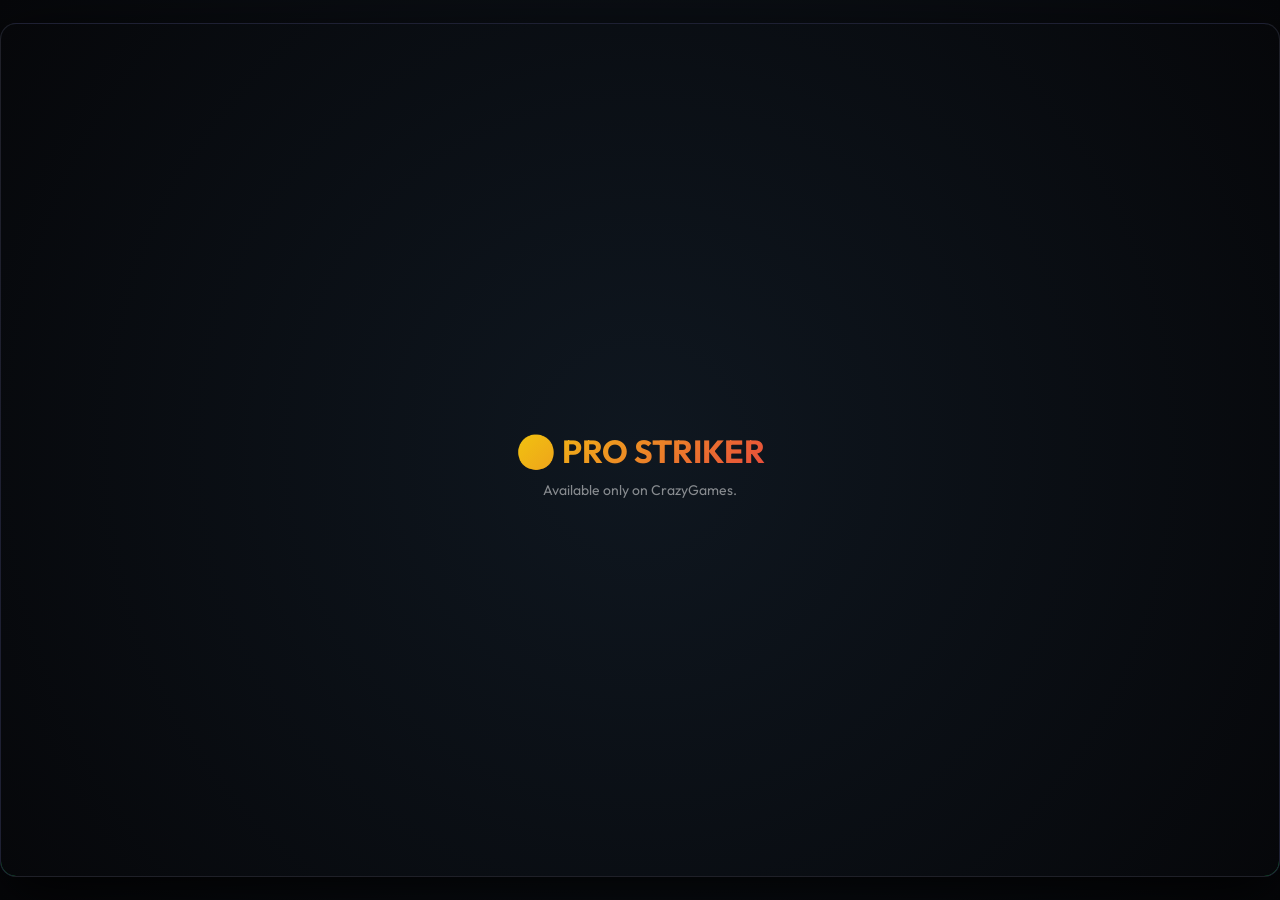
==== commit 676f029b: "Add files via upload" ====
--- a/index.html
+++ b/index.html
@@ -32,9 +32,6 @@
         .progress-fill { height: 100%; width: 0%; background: linear-gradient(90deg, #f1c40f, #e74c3c); border-radius: 2px; transition: width 0.3s ease; }
         
         #gameWrapper {
-            /* Kept in sync with .game-wrapper in style.css — see the
-               detailed comment there. Fills the viewport at a locked 3:2
-               ratio instead of capping out at a fixed 900x600. */
             position: relative;
             width: min(100vw, calc(100vh * 3 / 2));
             height: min(100vh, calc(100vw * 2 / 3));
@@ -59,20 +56,6 @@
     </style>
 </head>
 <body>
-    <button id="fullscreenBtn" class="fullscreen-btn" aria-label="Toggle fullscreen" style="display:none;">
-        <svg id="fsIconExpand" viewBox="0 0 24 24" width="20" height="20"><path fill="currentColor" d="M4 4h6v2H6v4H4V4zm14 0h-6v2h4v4h2V4zM4 20h6v-2H6v-4H4v6zm14 0h-6v-2h4v-4h2v6z"/></svg>
-        <svg id="fsIconCompress" viewBox="0 0 24 24" width="20" height="20" style="display:none;"><path fill="currentColor" d="M8 4H6v4H4v2h6V4h-2v0zm10 0h-2v6h6V8h-4V4zM4 14v2h4v4h2v-6H4zm14 0h-6v6h2v-4h4v-2z"/></svg>
-    </button>
-    <!-- Deliberately a sibling of #gameWrapper, not a child of it. The game
-         canvas is locked to a 3:2 box (see .game-wrapper in style.css) and on
-         most phone aspect ratios that box doesn't reach every screen edge —
-         if the joystick/shoot buttons were positioned relative to that box
-         (like they used to be), they'd sit inset from the real screen edges
-         by however much letterbox margin existed, forcing thumbs to reach
-         inward instead of resting naturally at the edges of the phone. As a
-         direct child of <body> with position:fixed (see .touch-controls in
-         style.css), they anchor to the actual viewport instead, so they're
-         always right at the true screen edges regardless of the letterbox. -->
     <div id="touchControls" class="touch-controls mode-1v1">
         <div id="p1Joystick" class="joystick-base p1-joy"><div class="joystick-stick"></div></div>
         <button id="p1Shoot" class="shoot-btn p1-shoot" aria-label="Shoot P1">⚽</button>
@@ -104,6 +87,10 @@
     <script src="js/tournamentData.js"></script>
     <script src="js/tournament.js"></script>
     <script src="js/input.js"></script>
+    <script src="js/icons.js"></script>
+    <script src="js/menu.js"></script>
+    <script src="js/theme.js"></script>
+    <script src="js/credits.js"></script>
     <script src="js/main.js"></script>
 
     <script>
@@ -118,7 +105,29 @@
             }
         }, 100);
 
+        function isCrazyGames() {
+            const hostname = window.location.hostname;
+            const parts = hostname.split(".");
+            const idx = parts.indexOf("crazygames");
+            return idx !== -1 && idx >= parts.length - 3;
+        }
+        function isLocalDev() {
+            const h = window.location.hostname;
+            return h === 'localhost' || h === '127.0.0.1' || h === '' || h === '[::1]';
+        }
+        const siteLockPassed = isCrazyGames() || isLocalDev();
+
         window.addEventListener('load', () => {
+            if (!siteLockPassed) {
+                clearInterval(loadInterval);
+                const loadingScreen = document.getElementById('loadingScreen');
+                if (loadingScreen) {
+                    loadingScreen.innerHTML =
+                        '<h1>⚽ PRO STRIKER</h1><p>Available only on CrazyGames.</p>';
+                    loadingScreen.classList.remove('hidden');
+                }
+                return;
+            }
             const tryStart = () => {
                 if (typeof window.bootstrap === 'function') window.bootstrap();
                 else setTimeout(tryStart, 50);
@@ -140,85 +149,6 @@
         window.addEventListener('resize', checkOrientation);
         window.addEventListener('orientationchange', checkOrientation);
         checkOrientation();
-
-        // ===== FULLSCREEN TOGGLE =====
-        (function() {
-            const fsBtn = document.getElementById('fullscreenBtn');
-            const iconExpand = document.getElementById('fsIconExpand');
-            const iconCompress = document.getElementById('fsIconCompress');
-            const fsTarget = document.documentElement;
-
-            function fsRequest(el) {
-                const fn = el.requestFullscreen || el.webkitRequestFullscreen ||
-                           el.mozRequestFullScreen || el.msRequestFullscreen;
-                return fn ? fn.call(el) : Promise.reject('Fullscreen not supported');
-            }
-            function fsExit() {
-                const fn = document.exitFullscreen || document.webkitExitFullscreen ||
-                           document.mozCancelFullScreen || document.msExitFullscreen;
-                return fn ? fn.call(document) : Promise.reject('Fullscreen not supported');
-            }
-            function fsElement() {
-                return document.fullscreenElement || document.webkitFullscreenElement ||
-                       document.mozFullScreenElement || document.msFullscreenElement || null;
-            }
-            function fsSupported() {
-                return !!(document.fullscreenEnabled || document.webkitFullscreenEnabled ||
-                          document.mozFullScreenEnabled || document.msFullscreenEnabled);
-            }
-
-            const isMobile = /Android|iPhone|iPad|iPod/i.test(navigator.userAgent) || window.innerWidth < 768;
-            // BUGFIX: this used to be `isMobile && fsSupported()`, so laptop/desktop
-            // players never saw the fullscreen button at all — only phones did.
-            // Now any device that supports the Fullscreen API gets the button.
-            const canShowButton = fsSupported();
-
-            // The in-canvas pause button lives top-right during PLAY/PAUSED, so keep
-            // the fullscreen button off-screen during those states to avoid overlapping
-            // it. Fullscreen persists once toggled, so players just enable it from a
-            // menu screen before kicking off — no need to reach it again mid-match.
-            function syncButtonVisibility() {
-                if (!fsBtn || !canShowButton) return;
-                const hideDuringMatch = (typeof currentState !== 'undefined') &&
-                    (currentState === 'PLAY' || currentState === 'PAUSED');
-                fsBtn.style.display = hideDuringMatch ? 'none' : 'flex';
-            }
-            if (canShowButton) setInterval(syncButtonVisibility, 200);
-            syncButtonVisibility();
-
-            function updateIcon() {
-                const active = !!fsElement();
-                if (iconExpand) iconExpand.style.display = active ? 'none' : 'block';
-                if (iconCompress) iconCompress.style.display = active ? 'block' : 'none';
-            }
-
-            if (fsBtn) {
-                fsBtn.addEventListener('click', () => {
-                    if (fsElement()) {
-                        fsExit().catch(() => {});
-                        if (window.screen && screen.orientation && screen.orientation.unlock) {
-                            try { screen.orientation.unlock(); } catch (e) {}
-                        }
-                    } else {
-                        fsRequest(fsTarget).then(() => {
-                            // Landscape lock is a mobile-only concept (and the API
-                            // rejects/no-ops on desktop anyway) — only attempt it
-                            // on actual mobile devices so desktop fullscreen doesn't
-                            // fire a pointless orientation-lock request.
-                            if (isMobile && window.screen && screen.orientation && screen.orientation.lock) {
-                                screen.orientation.lock('landscape').catch(() => {});
-                            }
-                        }).catch(() => {});
-                    }
-                });
-            }
-
-            ['fullscreenchange', 'webkitfullscreenchange', 'mozfullscreenchange', 'MSFullscreenChange']
-                .forEach(evt => document.addEventListener(evt, () => {
-                    updateIcon();
-                    checkOrientation();
-                }));
-        })();
     </script>
 </body>
-</html>
+</html>
--- a/style.css
+++ b/style.css
@@ -1,26 +1,52 @@
 @import url('https://fonts.googleapis.com/css2?family=Outfit:wght@400;500;600;700;800;900&display=swap');
 
-* { margin:0; padding:0; box-sizing:border-box; -webkit-touch-callout:none; -webkit-user-select:none; user-select:none; }
+/* CRAZYGAMES REQUIREMENT: the -moz-/-ms- prefixes were missing here before —
+   CrazyGames' technical requirements ask for all four user-select variants
+   specifically, to stop double-tap/press-and-hold from triggering the OS
+   text-selection magnifier or a "select all + context menu" over the game. */
+* { margin:0; padding:0; box-sizing:border-box; -webkit-touch-callout:none; -webkit-user-select:none; -moz-user-select:none; -ms-user-select:none; user-select:none; }
 
 html, body {
-    overflow: hidden;
-    position: fixed;
+    /* BUGFIX (mobile fit): this used to be overflow:hidden + position:fixed,
+       which locks the page rigidly to exactly 100dvh with ZERO way to move
+       if the real visible area ever comes out smaller than that (older iOS
+       without dvh support, Safari's toolbar animating mid-interaction,
+       unusual aspect ratios, etc). When that happened, part of the game or
+       the touch controls could end up sitting behind the browser chrome
+       with no way to reach them — a hard clip, not just a visual glitch.
+       Switching to overflow-y:auto turns that into a soft fallback: the
+       page centers normally and fits in one screen on the vast majority of
+       devices, but if it doesn't, the user can scroll a few pixels to bring
+       the rest into view instead of being stuck. This is safe with the
+       touch controls: the joystick/shoot buttons and canvas already set
+       their own touch-action:none and preventDefault() their own touch
+       events (see input.js), so gameplay dragging still can't trigger a
+       page scroll — only touches outside those elements can. */
+    overflow-y: auto;
+    overflow-x: hidden;
+    -webkit-overflow-scrolling: touch;
     width: 100%;
     /* BUGFIX (iPhone Safari): 100% here inherits from 100vh below, which on
        iOS Safari measures against the viewport as if the address bar wasn't
        there — see the .game-wrapper comment below for the full explanation.
        100dvh (falls back to 100vh on older browsers that don't know it, via
        the plain declaration first) fixes it here too. */
-    height: 100vh;
-    height: 100dvh;
-    touch-action: none;
+    min-height: 100vh;
+    min-height: 100dvh;
 }
 
 body {
     background: radial-gradient(circle at center, #0f1720 0%, #06070a 100%);
-    display: flex; justify-content: center; align-items: center;
+    display: flex; justify-content: center;
+    /* "safe center" keeps the wrapper centered when it fits, but — unlike
+       plain center — still lets the user scroll up to reach content that
+       overflows past the top instead of that content being permanently
+       unreachable (plain center clips symmetrically off both edges with no
+       way to scroll to either). Browsers that don't know "safe" yet just
+       fall back to plain center, so this degrades safely. */
+    align-items: center;
+    align-items: safe center;
     min-height: 100vh; min-height: 100dvh; font-family: 'Outfit', sans-serif; color: #fff;
-    touch-action: none;
 }
 
 .game-wrapper {
@@ -262,4 +288,4 @@
        between 421-600px wide. */
     .joystick-base { width: 64px !important; height: 64px !important; }
     .shoot-btn { width: 48px !important; height: 48px !important; font-size: 21px !important; }
-}
+}
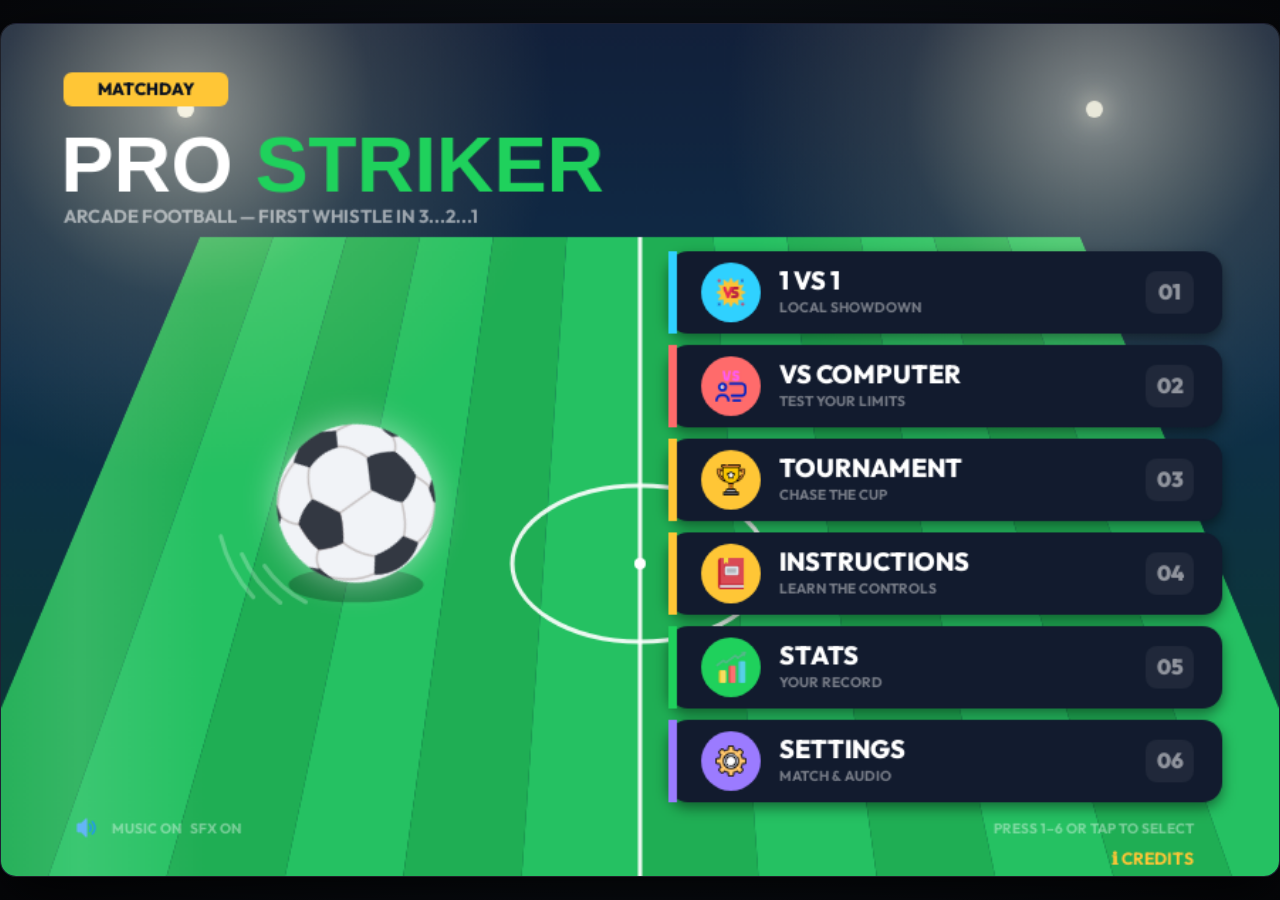
==== commit 4478b6b1: "Fix HTML encoding issues in index.html" ====
--- a/index.html
+++ b/index.html
@@ -105,36 +105,13 @@
             }
         }, 100);
 
-        function isCrazyGames() {
-            const hostname = window.location.hostname;
-            const parts = hostname.split(".");
-            const idx = parts.indexOf("crazygames");
-            return idx !== -1 && idx >= parts.length - 3;
-        }
-        function isLocalDev() {
-            const h = window.location.hostname;
-            return h === 'localhost' || h === '127.0.0.1' || h === '' || h === '[::1]';
-        }
-        const siteLockPassed = isCrazyGames() || isLocalDev();
-
-        window.addEventListener('load', () => {
-            if (!siteLockPassed) {
-                clearInterval(loadInterval);
-                const loadingScreen = document.getElementById('loadingScreen');
-                if (loadingScreen) {
-                    loadingScreen.innerHTML =
-                        '<h1>⚽ PRO STRIKER</h1><p>Available only on CrazyGames.</p>';
-                    loadingScreen.classList.remove('hidden');
-                }
-                return;
-            }
+                window.addEventListener('load', () => {
             const tryStart = () => {
                 if (typeof window.bootstrap === 'function') window.bootstrap();
                 else setTimeout(tryStart, 50);
             };
             tryStart();
         });
-
         function checkOrientation() {
             const warning = document.getElementById('rotateWarning');
             if (!warning) return;
@@ -151,4 +128,4 @@
         checkOrientation();
     </script>
 </body>
-</html>+</html>
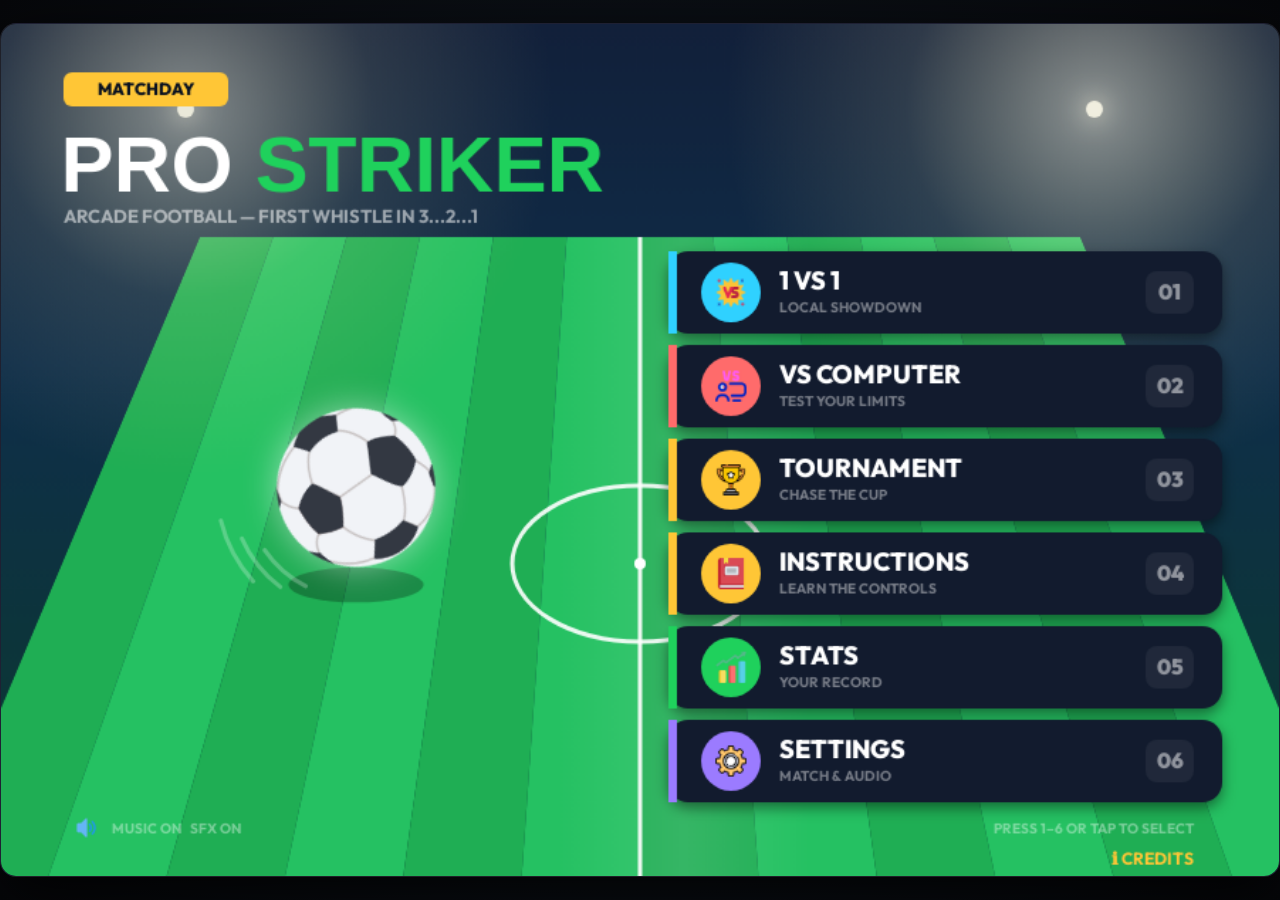
==== commit 3f2d5c3a: "Update index.html with new loading screen and styles" ====
--- a/index.html
+++ b/index.html
@@ -6,8 +6,8 @@
     <meta name="mobile-web-app-capable" content="yes" />
     <meta name="apple-mobile-web-app-capable" content="yes" />
     <meta name="apple-mobile-web-app-status-bar-style" content="black-translucent" />
-    <title>⚽ Pro Striker – Ultimate Football</title>
-    <link rel="icon" type="image/svg+xml" href="favicon.svg" />
+    <title>Pro Striker – Ultimate Football</title>
+    <link rel="icon" type="image/png" href="images/goal.png" />
     <link rel="stylesheet" href="style.css" />
     <style>
         #loadingScreen {
@@ -67,10 +67,12 @@
         <h2 style="margin-bottom:10px;">Please Rotate Your Device</h2>
         <p style="opacity:0.7; max-width:300px;">Pro Striker works best in landscape mode. Rotate your phone for the best experience.</p>
     </div>
+    <div class="stadium-crowd left" aria-hidden="true"></div>
+    <div class="stadium-crowd right" aria-hidden="true"></div>
     <div id="gameWrapper" class="game-wrapper">
         <div id="loadingScreen">
             <div class="loader"></div>
-            <h1>⚽ PRO STRIKER</h1>
+            <h1><img src="images/football.png" alt="" style="height:32px; width:32px; vertical-align:middle; margin-right:8px;"> PRO STRIKER</h1>
             <p>Loading the beautiful game...</p>
             <div class="progress-bar"><div class="progress-fill" id="loadProgress"></div></div>
         </div>
@@ -105,13 +107,36 @@
             }
         }, 100);
 
-                window.addEventListener('load', () => {
+        function isCrazyGames() {
+            const hostname = window.location.hostname;
+            const parts = hostname.split(".");
+            const idx = parts.indexOf("crazygames");
+            return idx !== -1 && idx >= parts.length - 3;
+        }
+        function isLocalDev() {
+            const h = window.location.hostname;
+            return h === 'localhost' || h === '127.0.0.1' || h === '' || h === '[::1]';
+        }
+        const siteLockPassed = isCrazyGames() || isLocalDev();
+
+        window.addEventListener('load', () => {
+            if (!siteLockPassed) {
+                clearInterval(loadInterval);
+                const loadingScreen = document.getElementById('loadingScreen');
+                if (loadingScreen) {
+                    loadingScreen.innerHTML =
+                        '<h1><span style="-webkit-text-fill-color:initial; -webkit-background-clip:initial; background-clip:initial; display:inline-block;"><img src="images/football.png" alt="" style="height:32px; width:32px; vertical-align:middle; margin-right:8px;"></span>PRO STRIKER</h1><p>Available only on CrazyGames.</p>';
+                    loadingScreen.classList.remove('hidden');
+                }
+                return;
+            }
             const tryStart = () => {
                 if (typeof window.bootstrap === 'function') window.bootstrap();
                 else setTimeout(tryStart, 50);
             };
             tryStart();
         });
+
         function checkOrientation() {
             const warning = document.getElementById('rotateWarning');
             if (!warning) return;
--- a/style.css
+++ b/style.css
@@ -47,7 +47,118 @@
     align-items: center;
     align-items: safe center;
     min-height: 100vh; min-height: 100dvh; font-family: 'Outfit', sans-serif; color: #fff;
-}
+    position: relative;
+    overflow: hidden;
+}
+
+/* ===== STADIUM CROWD LETTERBOX =====
+   Fills the empty black bars either side of .game-wrapper (visible on any
+   screen wider than the 3:2 game aspect) with an animated stadium-crowd
+   feel instead of flat black — but ONLY while an actual match is being
+   played (1v1, vs COM, or a live tournament fixture). Menus, team select,
+   brackets, settings, stats, credits etc. stay plain black as before.
+   main.js/renderer.js toggle the `match-active` class on <body> when
+   entering/leaving PLAY / GOAL_SCORED / PAUSED / MATCH_END so this file
+   never needs to know about game state itself.
+   Pure CSS: a solid team-color base (opacity-limited, no gradient/color-
+   mix tricks — those are what silently failed to tint per real team
+   before), a tiled seat-dot texture, and a floodlight sweep + gentle sway
+   so it doesn't feel static. Colors default to RED/BLUE and are pushed to
+   --crowd-left/--crowd-right at runtime by renderer.js to match the real
+   competing teams in tournament mode. Purely decorative: pointer-events:
+   none and z-index:0 keep it behind #gameWrapper and never intercepts
+   input. On narrow/portrait screens .game-wrapper fills the width and
+   these bands simply have ~0 width to show — no extra handling needed. */
+:root {
+    --crowd-left: #ff5252;
+    --crowd-right: #48dbfb;
+}
+
+.stadium-crowd {
+    position: fixed;
+    top: 0;
+    bottom: 0;
+    width: 50vw;
+    z-index: 0;
+    pointer-events: none;
+    overflow: hidden;
+    opacity: 0;
+    visibility: hidden;
+    transition: opacity 0.4s ease;
+}
+/* Only visible once <body> has match-active — see main.js/renderer.js */
+body.match-active .stadium-crowd {
+    opacity: 0.85;
+    visibility: visible;
+}
+
+.stadium-crowd.left { left: 0; background-color: var(--crowd-left); }
+.stadium-crowd.right { right: 0; background-color: var(--crowd-right); }
+
+.stadium-crowd::before {
+    /* seat-dot texture on top of the solid tint, so the band reads as a
+       distant crowd rather than a flat color wash. Static — no sway
+       animation — since the only motion in the crowd bands now is the
+       one-shot goal-glow burst below. */
+    content: '';
+    position: absolute;
+    inset: -10% -10%;
+    background-image: radial-gradient(circle, rgba(255,255,255,0.14) 1px, transparent 1.6px);
+    background-size: 14px 14px;
+    background-position: 0 0;
+}
+
+.stadium-crowd::after {
+    /* darkens the tint way down (a raw team color at full strength would
+       be too loud) and adds a floodlight glow + a vignette toward the
+       pitch edge so the band blends into the black instead of stopping
+       with a hard line. Static now — this used to loop a subtle flicker
+       forever (floodFlicker), which read as a distracting periodic pulse
+       rather than atmosphere. The look is unchanged at rest; only the
+       constant animation was removed. */
+    content: '';
+    position: absolute;
+    inset: 0;
+    background:
+        radial-gradient(ellipse 60% 40% at 50% 0%, rgba(255,255,255,0.12), transparent 60%),
+        linear-gradient(180deg, rgba(0,0,0,0.72) 0%, rgba(0,0,0,0.55) 30%, rgba(0,0,0,0.55) 70%, rgba(0,0,0,0.78) 100%);
+}
+.stadium-crowd.left::after { mask-image: linear-gradient(90deg, black 0%, black 70%, transparent 100%); -webkit-mask-image: linear-gradient(90deg, black 0%, black 70%, transparent 100%); }
+.stadium-crowd.right::after { mask-image: linear-gradient(270deg, black 0%, black 70%, transparent 100%); -webkit-mask-image: linear-gradient(270deg, black 0%, black 70%, transparent 100%); }
+
+/* ===== GOAL GLOW BURST =====
+   One-shot celebration flash for whichever side just scored. main.js adds
+   `goal-glow` to the scoring side's .stadium-crowd element (and removes it
+   afterward so it can retrigger on the next goal); this animation plays
+   once and holds at rest, it does not loop. Purely additive on top of the
+   normal band — brightens the tint and adds a brief white-hot flash near
+   the pitch edge like a floodlight surge. */
+.stadium-crowd.goal-glow {
+    animation: goalGlowBurst 1.4s ease-out 1;
+}
+.stadium-crowd.goal-glow::after {
+    animation: goalGlowFlash 1.4s ease-out 1;
+}
+
+@keyframes goalGlowBurst {
+    0% { opacity: 0.85; filter: brightness(1); }
+    12% { opacity: 1; filter: brightness(1.9); }
+    35% { opacity: 1; filter: brightness(1.5); }
+    100% { opacity: 0.85; filter: brightness(1); }
+}
+@keyframes goalGlowFlash {
+    0% { background-color: transparent; }
+    12% { background-color: rgba(255,255,255,0.35); }
+    100% { background-color: transparent; }
+}
+
+@media (prefers-reduced-motion: reduce) {
+    .stadium-crowd.goal-glow,
+    .stadium-crowd.goal-glow::after { animation: none; }
+}
+
+/* Keep the actual game above the crowd bands */
+#gameWrapper, .game-wrapper { position: relative; z-index: 1; }
 
 .game-wrapper {
     /* BUGFIX: this used to be capped at min(100vw,900px) x min(100vh,600px),
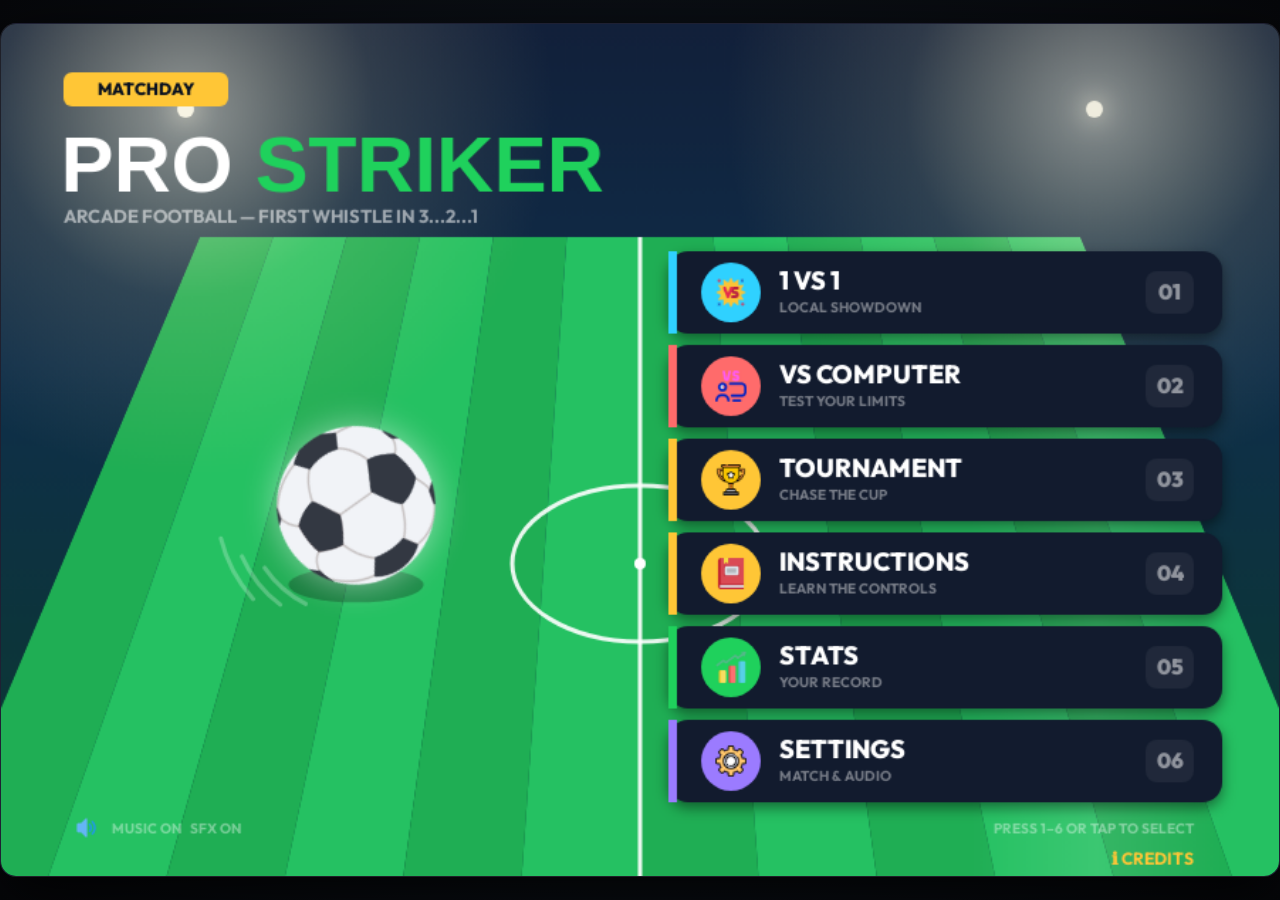
==== commit 62ae279e: "Refactor index.html structure and styles" ====
--- a/index.html
+++ b/index.html
@@ -107,36 +107,13 @@
             }
         }, 100);
 
-        function isCrazyGames() {
-            const hostname = window.location.hostname;
-            const parts = hostname.split(".");
-            const idx = parts.indexOf("crazygames");
-            return idx !== -1 && idx >= parts.length - 3;
-        }
-        function isLocalDev() {
-            const h = window.location.hostname;
-            return h === 'localhost' || h === '127.0.0.1' || h === '' || h === '[::1]';
-        }
-        const siteLockPassed = isCrazyGames() || isLocalDev();
-
         window.addEventListener('load', () => {
-            if (!siteLockPassed) {
-                clearInterval(loadInterval);
-                const loadingScreen = document.getElementById('loadingScreen');
-                if (loadingScreen) {
-                    loadingScreen.innerHTML =
-                        '<h1><span style="-webkit-text-fill-color:initial; -webkit-background-clip:initial; background-clip:initial; display:inline-block;"><img src="images/football.png" alt="" style="height:32px; width:32px; vertical-align:middle; margin-right:8px;"></span>PRO STRIKER</h1><p>Available only on CrazyGames.</p>';
-                    loadingScreen.classList.remove('hidden');
-                }
-                return;
-            }
-            const tryStart = () => {
-                if (typeof window.bootstrap === 'function') window.bootstrap();
-                else setTimeout(tryStart, 50);
-            };
-            tryStart();
-        });
-
+    const tryStart = () => {
+        if (typeof window.bootstrap === 'function') window.bootstrap();
+        else setTimeout(tryStart, 50);
+    };
+    tryStart();
+});
         function checkOrientation() {
             const warning = document.getElementById('rotateWarning');
             if (!warning) return;
